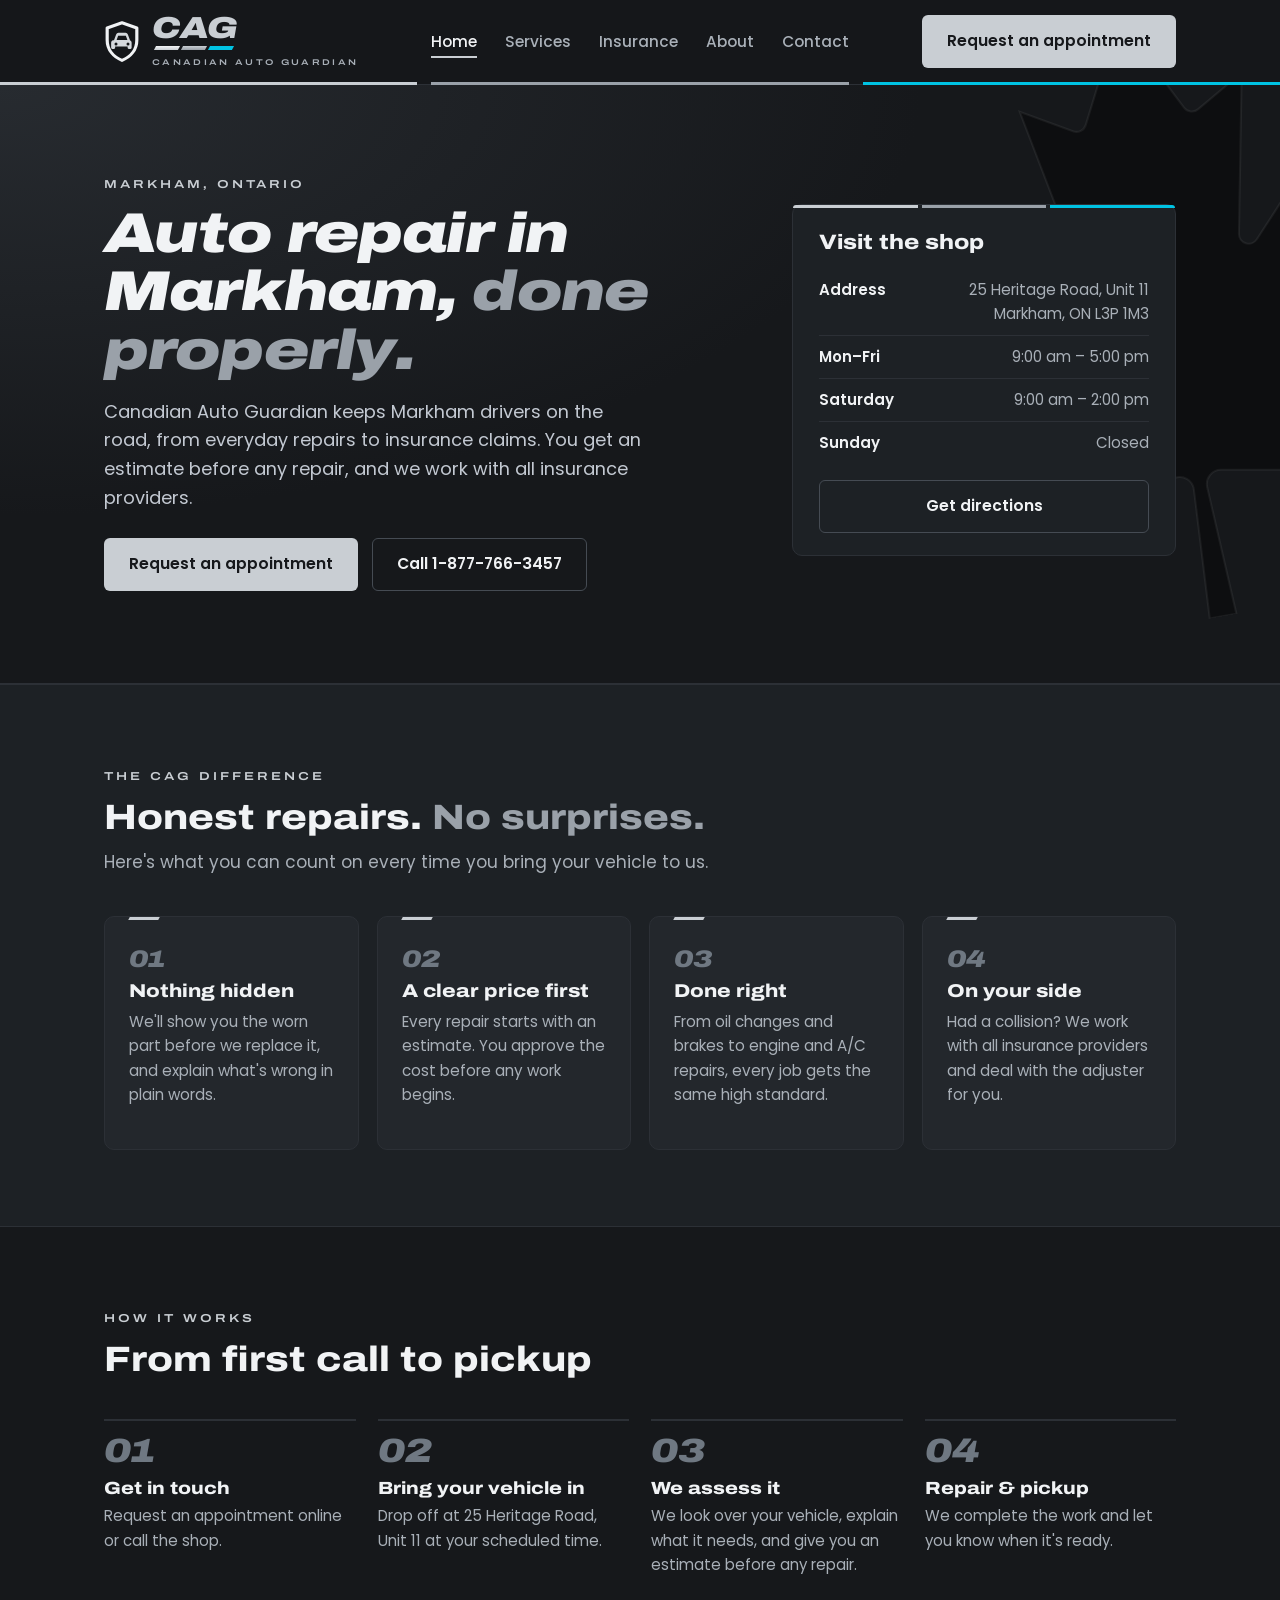
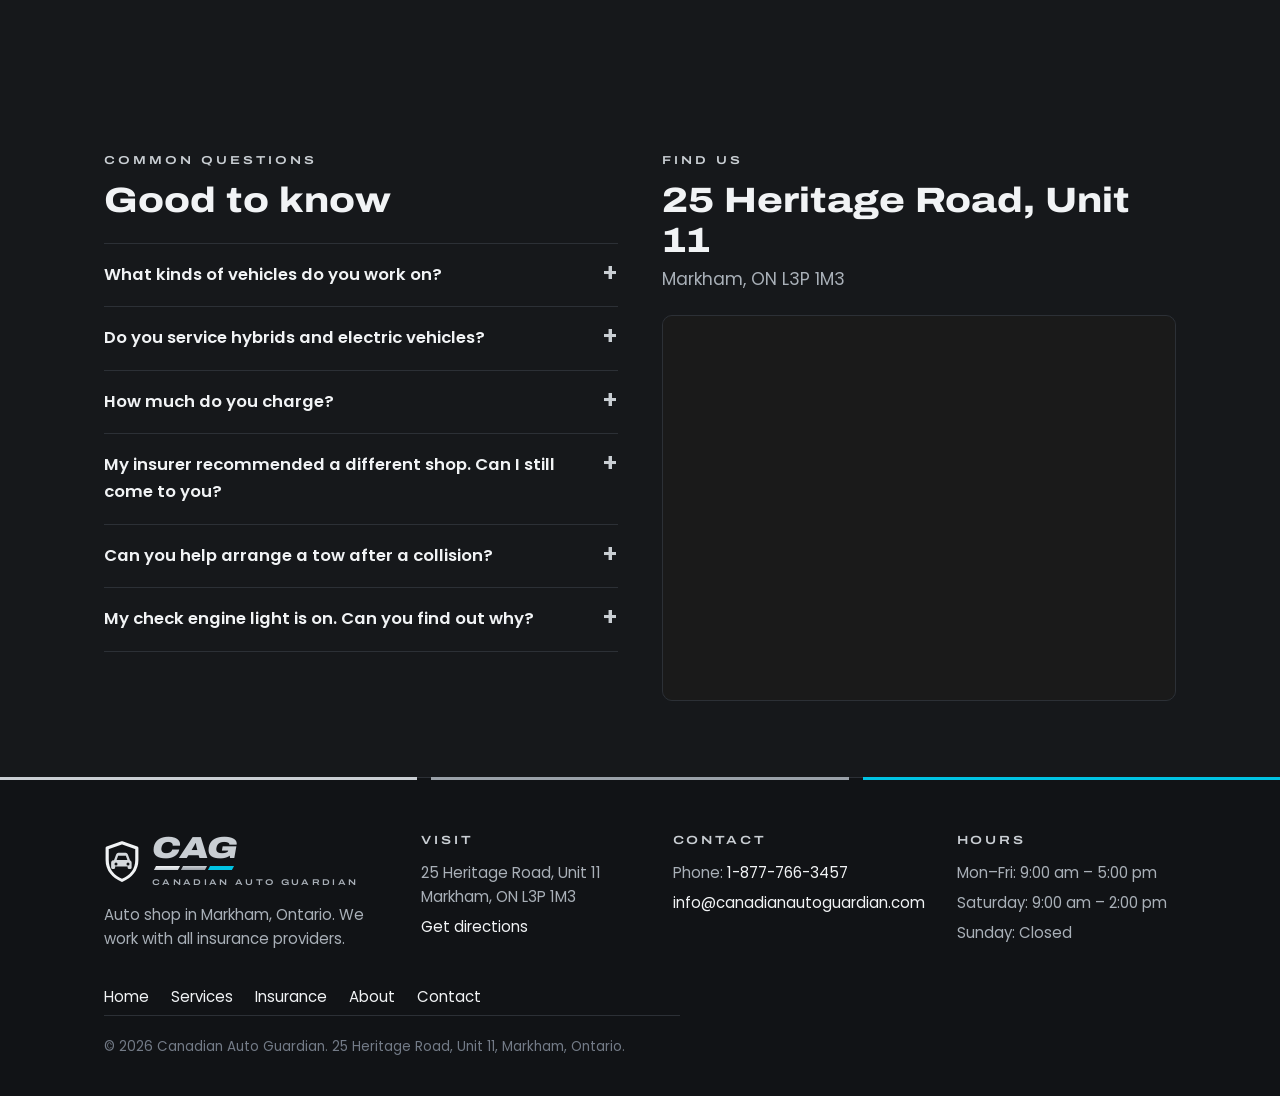
==== index.html @ b8b64870 "Add files via upload" ====
<!DOCTYPE html>
<html lang="en-CA">
<head>
<meta charset="UTF-8">
<meta name="viewport" content="width=device-width, initial-scale=1.0">
<title>Auto Repair Shop in Markham, ON | Canadian Auto Guardian</title>
<meta name="description" content="Canadian Auto Guardian is an auto shop at 25 Heritage Road, Unit 11 in Markham, Ontario. We work with all insurance providers. Request an appointment or call 1-877-766-3457.">
<link rel="canonical" href="https://www.canadianautoguardian.com/">
<meta name="robots" content="index, follow">
<meta property="og:type" content="website">
<meta property="og:site_name" content="Canadian Auto Guardian">
<meta property="og:title" content="Auto Repair Shop in Markham, ON | Canadian Auto Guardian">
<meta property="og:description" content="Canadian Auto Guardian is an auto shop at 25 Heritage Road, Unit 11 in Markham, Ontario. We work with all insurance providers. Request an appointment or call 1-877-766-3457.">
<meta property="og:url" content="https://www.canadianautoguardian.com/">
<meta name="twitter:card" content="summary">
<link rel="icon" href="/favicon.svg" type="image/svg+xml">
<link rel="stylesheet" href="/styles.css">
<script type="application/ld+json">
{
  "@context": "https://schema.org",
  "@type": "AutoRepair",
  "name": "Canadian Auto Guardian",
  "url": "https://www.canadianautoguardian.com/",
  "telephone": "+1-877-766-3457",
  "email": "info@canadianautoguardian.com",
  "address": {
    "@type": "PostalAddress",
    "streetAddress": "25 Heritage Road, Unit 11",
    "addressLocality": "Markham",
    "addressRegion": "ON",
    "postalCode": "L3P 1M3",
    "addressCountry": "CA"
  },
  "openingHoursSpecification": [
    {
      "@type": "OpeningHoursSpecification",
      "dayOfWeek": [
        "Monday",
        "Tuesday",
        "Wednesday",
        "Thursday",
        "Friday"
      ],
      "opens": "09:00",
      "closes": "17:00"
    },
    {
      "@type": "OpeningHoursSpecification",
      "dayOfWeek": "Saturday",
      "opens": "09:00",
      "closes": "14:00"
    }
  ],
  "areaServed": "Markham, Ontario"
}
</script>
<script type="application/ld+json">
{
  "@context": "https://schema.org",
  "@type": "FAQPage",
  "mainEntity": [
    {
      "@type": "Question",
      "name": "What kinds of vehicles do you work on?",
      "acceptedAnswer": {
        "@type": "Answer",
        "text": "Domestic, import (including Japanese and European), hybrid, electric and exotic vehicles. Rates depend on the vehicle type, and you'll get an estimate before any work begins."
      }
    },
    {
      "@type": "Question",
      "name": "Do you service hybrids and electric vehicles?",
      "acceptedAnswer": {
        "@type": "Answer",
        "text": "Yes. We service hybrid and electric vehicles at $150/hr."
      }
    },
    {
      "@type": "Question",
      "name": "How much do you charge?",
      "acceptedAnswer": {
        "@type": "Answer",
        "text": "Our hourly rates start at $130/hr depending on your vehicle type, and you'll get an estimate before any work begins. See all <a href=\"/services#rates\">rates by vehicle type</a>."
      }
    },
    {
      "@type": "Question",
      "name": "My insurer recommended a different shop. Can I still come to you?",
      "acceptedAnswer": {
        "@type": "Answer",
        "text": "Yes. Choosing your repair shop is your right. Your insurer may suggest a shop, but you don't have to use it. Just tell your adjuster it's us."
      }
    },
    {
      "@type": "Question",
      "name": "Can you help arrange a tow after a collision?",
      "acceptedAnswer": {
        "@type": "Answer",
        "text": "Yes. We handle the tow, the adjuster and the repair. Our <a href=\"/insurance\">collision claim guide</a> walks you through every step."
      }
    },
    {
      "@type": "Question",
      "name": "My check engine light is on. Can you find out why?",
      "acceptedAnswer": {
        "@type": "Answer",
        "text": "Yes. We diagnose warning lights, noises and performance problems to find the cause before any repair begins."
      }
    }
  ]
}
</script>
</head>
<body>
<header class="site">
  <div class="nav">
    <a href="/" class="brand" aria-label="Canadian Auto Guardian home"><svg viewBox="0 0 34 40" aria-hidden="true" xmlns="http://www.w3.org/2000/svg"><path d="M17 2.4 L31 7.2 V18.5 C31 28 24.8 34.6 17 37.8 C9.2 34.6 3 28 3 18.5 V7.2 Z" fill="none" stroke="#F1F3F5" stroke-width="3" stroke-linejoin="round"/><path d="M10.6 19.4 l1.7-4.6 a2 2 0 0 1 1.9-1.3 h5.6 a2 2 0 0 1 1.9 1.3 l1.7 4.6 a2 2 0 0 1 1.3 1.9 v4.2 a.9.9 0 0 1-.9.9 h-1.4 a.9.9 0 0 1-.9-.9 v-1 h-10 v1 a.9.9 0 0 1-.9.9 h-1.4 a.9.9 0 0 1-.9-.9 v-4.2 a2 2 0 0 1 1.3-1.9 Z M12.7 19.2 h8.6 l-1.2-3.4 h-6.2 Z M12.2 21.2 a1.2 1.2 0 1 0 0 2.4 a1.2 1.2 0 1 0 0-2.4 Z M21.8 21.2 a1.2 1.2 0 1 0 0 2.4 a1.2 1.2 0 1 0 0-2.4 Z" fill="#D5D9DD" fill-rule="evenodd" transform="translate(17 20.6) scale(1.18) translate(-17 -21)"/></svg><span class="wordmark"><span class="wm-cag">CAG</span><span class="wm-stripes"><i></i><i></i><i></i></span><span class="wm-name">Canadian Auto Guardian</span></span></a>
    <ul class="nav-links" id="nav-links">
      <li><a href="/" aria-current="page">Home</a></li>
      <li><a href="/services">Services</a></li>
      <li><a href="/insurance">Insurance</a></li>
      <li><a href="/about">About</a></li>
      <li><a href="/contact">Contact</a></li>
    </ul>
    <a href="/contact" class="btn btn-primary">Request an appointment</a>
    <button class="nav-toggle" id="nav-toggle" aria-expanded="false" aria-controls="nav-links" aria-label="Open menu"><span></span><span></span><span></span></button>
  </div>
</header>

<section class="hero">
  <div class="wrap">
    <div>
      <span class="kicker">Markham, Ontario</span>
      <h1>Auto repair in Markham, <span class="grad-text">done properly.</span></h1>
      <p class="lede">Canadian Auto Guardian keeps Markham drivers on the road, from everyday repairs to insurance claims. You get an estimate before any repair, and we work with all insurance providers.</p>
      <div class="hero-actions">
        <a href="/contact" class="btn btn-primary">Request an appointment</a>
        <a href="tel:+18777663457" class="btn btn-outline">Call 1-877-766-3457</a>
      </div>
    </div>
    <aside class="visit-card">
      <h2>Visit the shop</h2>
      <dl>
        <div class="row"><dt>Address</dt><dd>25 Heritage Road, Unit 11<br>Markham, ON L3P 1M3</dd></div>
        <div class="row"><dt>Mon–Fri</dt><dd>9:00 am – 5:00 pm</dd></div>
        <div class="row"><dt>Saturday</dt><dd>9:00 am – 2:00 pm</dd></div>
        <div class="row"><dt>Sunday</dt><dd>Closed</dd></div>
      </dl>
      <a class="btn btn-outline" href="https://www.google.com/maps/dir/?api=1&destination=25+Heritage+Road,+Markham,+ON+L3P+1M3" target="_blank" rel="noopener">Get directions</a>
    </aside>
  </div>
</section>

<section class="alt">
  <div class="wrap">
    <div class="section-head">
      <span class="kicker">The CAG difference</span>
      <h2>Honest repairs. <span class="grad-text">No surprises.</span></h2>
      <p>Here's what you can count on every time you bring your vehicle to us.</p>
    </div>
    <div class="grid-4 values">
      <div class="service-card"><span class="value-num">01</span><h3>Nothing hidden</h3><p>We'll show you the worn part before we replace it, and explain what's wrong in plain words.</p></div>
      <div class="service-card"><span class="value-num">02</span><h3>A clear price first</h3><p>Every repair starts with an estimate. You approve the cost before any work begins.</p></div>
      <div class="service-card"><span class="value-num">03</span><h3>Done right</h3><p>From oil changes and brakes to engine and A/C repairs, every job gets the same high standard.</p></div>
      <div class="service-card"><span class="value-num">04</span><h3>On your side</h3><p>Had a collision? We work with all insurance providers and deal with the adjuster for you.</p></div>
    </div>
  </div>
</section>

<section>
  <div class="wrap">
    <div class="section-head">
      <span class="kicker">How it works</span>
      <h2>From first call to pickup</h2>
    </div>
    <div class="steps">
      <div class="step"><h3>Get in touch</h3><p>Request an appointment online or call the shop.</p></div>
      <div class="step"><h3>Bring your vehicle in</h3><p>Drop off at 25 Heritage Road, Unit 11 at your scheduled time.</p></div>
      <div class="step"><h3>We assess it</h3><p>We look over your vehicle, explain what it needs, and give you an estimate before any repair.</p></div>
      <div class="step"><h3>Repair &amp; pickup</h3><p>We complete the work and let you know when it's ready.</p></div>
    </div>
  </div>
</section>

<section>
  <div class="wrap grid-2">
    <div>
      <span class="kicker">Common questions</span>
      <h2 style="margin-bottom:22px;">Good to know</h2>
      <details class="faq-item"><summary>What kinds of vehicles do you work on?</summary><p>Domestic, import (including Japanese and European), hybrid, electric and exotic vehicles. Rates depend on the vehicle type, and you'll get an estimate before any work begins.</p></details>
<details class="faq-item"><summary>Do you service hybrids and electric vehicles?</summary><p>Yes. We service hybrid and electric vehicles at $150/hr.</p></details>
<details class="faq-item"><summary>How much do you charge?</summary><p>Our hourly rates start at $130/hr depending on your vehicle type, and you'll get an estimate before any work begins. See all <a href="/services#rates">rates by vehicle type</a>.</p></details>
<details class="faq-item"><summary>My insurer recommended a different shop. Can I still come to you?</summary><p>Yes. Choosing your repair shop is your right. Your insurer may suggest a shop, but you don't have to use it. Just tell your adjuster it's us.</p></details>
<details class="faq-item"><summary>Can you help arrange a tow after a collision?</summary><p>Yes. We handle the tow, the adjuster and the repair. Our <a href="/insurance">collision claim guide</a> walks you through every step.</p></details>
<details class="faq-item"><summary>My check engine light is on. Can you find out why?</summary><p>Yes. We diagnose warning lights, noises and performance problems to find the cause before any repair begins.</p></details>
    </div>
    <div>
      <span class="kicker">Find us</span>
      <h2 style="margin-bottom:6px;">25 Heritage Road, Unit 11</h2>
      <p style="margin-bottom:22px;">Markham, ON L3P 1M3</p>
      <div class="map"><iframe src="https://www.google.com/maps?q=25+Heritage+Road,+Markham,+ON+L3P+1M3&output=embed" loading="lazy" referrerpolicy="no-referrer-when-downgrade" title="Map showing Canadian Auto Guardian at 25 Heritage Road, Unit 11, Markham"></iframe></div>
    </div>
  </div>
</section>

<footer class="site">
  <div class="wrap">
    <div class="footer-grid">
      <div>
        <a href="/" class="brand" aria-label="Canadian Auto Guardian home"><svg viewBox="0 0 34 40" aria-hidden="true" xmlns="http://www.w3.org/2000/svg"><path d="M17 2.4 L31 7.2 V18.5 C31 28 24.8 34.6 17 37.8 C9.2 34.6 3 28 3 18.5 V7.2 Z" fill="none" stroke="#F1F3F5" stroke-width="3" stroke-linejoin="round"/><path d="M10.6 19.4 l1.7-4.6 a2 2 0 0 1 1.9-1.3 h5.6 a2 2 0 0 1 1.9 1.3 l1.7 4.6 a2 2 0 0 1 1.3 1.9 v4.2 a.9.9 0 0 1-.9.9 h-1.4 a.9.9 0 0 1-.9-.9 v-1 h-10 v1 a.9.9 0 0 1-.9.9 h-1.4 a.9.9 0 0 1-.9-.9 v-4.2 a2 2 0 0 1 1.3-1.9 Z M12.7 19.2 h8.6 l-1.2-3.4 h-6.2 Z M12.2 21.2 a1.2 1.2 0 1 0 0 2.4 a1.2 1.2 0 1 0 0-2.4 Z M21.8 21.2 a1.2 1.2 0 1 0 0 2.4 a1.2 1.2 0 1 0 0-2.4 Z" fill="#D5D9DD" fill-rule="evenodd" transform="translate(17 20.6) scale(1.18) translate(-17 -21)"/></svg><span class="wordmark"><span class="wm-cag">CAG</span><span class="wm-stripes"><i></i><i></i><i></i></span><span class="wm-name">Canadian Auto Guardian</span></span></a>
        <p style="margin-top:14px;">Auto shop in Markham, Ontario. We work with all insurance providers.</p>
      </div>
      <div>
        <h3>Visit</h3>
        <p>25 Heritage Road, Unit 11<br>Markham, ON L3P 1M3</p>
        <p><a href="https://www.google.com/maps/dir/?api=1&destination=25+Heritage+Road,+Markham,+ON+L3P+1M3" target="_blank" rel="noopener">Get directions</a></p>
      </div>
      <div>
        <h3>Contact</h3>
        <p>Phone: <a href="tel:+18777663457">1-877-766-3457</a></p>
        <p><a href="mailto:info@canadianautoguardian.com">info@canadianautoguardian.com</a></p>
      </div>
      <div>
        <h3>Hours</h3>
        <p>Mon–Fri: 9:00 am – 5:00 pm</p>
        <p>Saturday: 9:00 am – 2:00 pm</p>
        <p>Sunday: Closed</p>
      </div>
    </div>
    <ul style="display:flex;gap:22px;flex-wrap:wrap;margin-top:28px;"><li><a href="/">Home</a></li><li><a href="/services">Services</a></li><li><a href="/insurance">Insurance</a></li><li><a href="/about">About</a></li><li><a href="/contact">Contact</a></li></ul>
    <p class="footer-note">© 2026 Canadian Auto Guardian. 25 Heritage Road, Unit 11, Markham, Ontario.</p>
  </div>
</footer>
<script src="/nav.js"></script>
</body>
</html>
---- styles.css ----
@import url('https://fonts.googleapis.com/css2?family=Archivo:ital,wdth,wght@0,62..125,100..900;1,62..125,100..900&family=Poppins:ital,wght@0,400;0,500;0,600;1,400&display=swap');

/* Brand: CAG brand guidelines v1 (Oct 2026). Graphite + chrome silver, one touch of aqua.
   Display: Archivo (Black Italic 125% headlines, ExtraBold 118% headings, SemiBold caps labels). Text: Poppins. */
:root {
  --bg: #16181B;          /* Graphite */
  --surface: #1D2125;     /* Panel */
  --surface-2: #23272C;
  --line: #2C3036;
  --text: #F1F3F5;
  --text-soft: #A9B0B8;
  --silver: #C9CED3;      /* Chrome Silver */
  --silver-2: #9AA1A9;
  --steel: #6F7882;       /* Steel */
  --aqua: #00C3E3;        /* Aqua: the one brand colour, used sparingly */
  --glow: #272B30;
  --teal: var(--silver);  /* legacy name: accents now use silver */
  --grad: linear-gradient(180deg, #F1F3F5, #C9CED3);  /* chrome */
  --stripes: linear-gradient(90deg, #C9CED3 0 32.6%, transparent 32.6% 33.7%, #9AA1A9 33.7% 66.3%, transparent 66.3% 67.4%, #00C3E3 67.4% 100%);
  --on-grad: #16181B;
  --display: 'Archivo', 'Arial Black', sans-serif;
  --leaf: url("data:image/svg+xml,%3Csvg xmlns='http://www.w3.org/2000/svg' viewBox='-1860 -2000 3720 4030'%3E%3Cpath d='m-90 2030 45-863a95 95 0 0 0-111-98l-859 151 116-320a65 65 0 0 0-20-73l-941-762 212-99a65 65 0 0 0 34-79l-186-572 542 115a65 65 0 0 0 73-38l105-247 423 454a65 65 0 0 0 111-57l-204-1052 327 189a65 65 0 0 0 91-27l332-652 332 652a65 65 0 0 0 91 27l327-189-204 1052a65 65 0 0 0 111 57l423-454 105 247a65 65 0 0 0 73 38l542-115-186 572a65 65 0 0 0 34 79l212 99-941 762a65 65 0 0 0-20 73l116 320-859-151a95 95 0 0 0-111 98l45 863z' fill='rgba(0,0,0,0.42)' stroke='rgba(255,255,255,0.06)' stroke-width='14'/%3E%3C/svg%3E");
  --max: 1120px;
  color-scheme: dark;
}

* { box-sizing: border-box; }
html { scroll-behavior: smooth; }
body {
  margin: 0;
  background: var(--bg);
  color: var(--text);
  font-family: 'Poppins', system-ui, sans-serif;
  font-size: 17px;
  line-height: 1.6;
  -webkit-font-smoothing: antialiased;
}
img { max-width: 100%; display: block; }
a { color: inherit; }

h1, h2, h3 { font-family: var(--display); font-stretch: 118%; line-height: 1.12; margin: 0; color: var(--text); }
h1 { font-size: clamp(2.2rem, 5vw, 3.5rem); font-weight: 900; font-style: italic; font-stretch: 125%; letter-spacing: -0.015em; line-height: 1.04; }
h2 { font-size: clamp(1.6rem, 3vw, 2.2rem); font-weight: 800; }
h3 { font-size: 1.16rem; font-weight: 800; }
p { margin: 0 0 1rem; color: var(--text-soft); max-width: 64ch; }

.grad-text { color: var(--silver-2); }

.wrap { max-width: var(--max); margin: 0 auto; padding: 0 24px; }

/* Placeholder marker — remove class once real content is in */
.ph { background: rgba(255, 196, 0, 0.12); outline: 2px dashed #E0B000; outline-offset: 2px; border-radius: 3px; color: #F5E3A0 !important; }

/* Top utility bar */
.topbar { background: #000; color: var(--text-soft); font-size: 0.86rem; border-bottom: 1px solid var(--line); }
.topbar .wrap { display: flex; justify-content: space-between; gap: 16px; padding-top: 8px; padding-bottom: 8px; flex-wrap: wrap; }
.topbar a { color: var(--text); text-decoration: none; font-weight: 600; }
.topbar span + span::before { content: "·"; margin: 0 10px; color: #4B5260; }

/* Header */
header.site { position: sticky; top: 0; z-index: 50; background: rgba(22, 24, 27, 0.95); backdrop-filter: blur(8px); border-bottom: 1px solid var(--line); }
header.site::after { content: ""; position: absolute; left: 0; right: 0; bottom: -1px; height: 3px; background: var(--stripes); }
.nav { display: flex; align-items: center; justify-content: space-between; gap: 20px; padding: 14px 24px; max-width: var(--max); margin: 0 auto; position: relative; }
.brand { display: flex; align-items: center; gap: 12px; text-decoration: none; color: var(--text); }
.brand svg { width: 36px; height: 43px; flex-shrink: 0; }
.wordmark { display: flex; flex-direction: column; align-items: flex-start; }
.wm-cag { font-family: var(--display); font-style: italic; font-weight: 900; font-stretch: 125%; font-size: 1.9rem; line-height: .9; letter-spacing: -0.01em; color: var(--silver); }
.wm-stripes { display: flex; gap: 3px; margin-top: 5px; padding-left: 3px; }
.wm-stripes i { width: 24px; height: 4px; transform: skewX(-28deg); background: linear-gradient(180deg, #F1F3F5, #C9CED3); }
.wm-stripes i:nth-child(2) { background: linear-gradient(180deg, #C9CED3, #9AA1A9); }
.wm-stripes i:nth-child(3) { background: var(--aqua); }
.wm-name { margin-top: 6px; font-family: var(--display); font-weight: 600; font-stretch: 125%; font-size: .52rem; letter-spacing: .28em; text-transform: uppercase; color: var(--text-soft); white-space: nowrap; }

.nav-links { display: flex; gap: 28px; list-style: none; margin: 0; padding: 0; }
.nav-links a { text-decoration: none; font-weight: 500; font-size: 0.96rem; color: var(--text-soft); padding-bottom: 4px; border-bottom: 2px solid transparent; }
.nav-links a:hover { color: var(--text); }
.nav-links a[aria-current="page"] { color: var(--text); border-bottom-color: var(--silver); }

.nav-toggle { display: none; flex-direction: column; justify-content: center; gap: 5px; width: 32px; height: 32px; background: none; border: 0; padding: 0; cursor: pointer; }
.nav-toggle span { display: block; height: 2px; background: var(--text); border-radius: 2px; transition: transform .2s, opacity .2s; }
.nav-toggle[aria-expanded="true"] span:nth-child(1) { transform: translateY(7px) rotate(45deg); }
.nav-toggle[aria-expanded="true"] span:nth-child(2) { opacity: 0; }
.nav-toggle[aria-expanded="true"] span:nth-child(3) { transform: translateY(-7px) rotate(-45deg); }

/* Buttons */
.btn { display: inline-block; padding: 13px 24px; border-radius: 6px; font-weight: 600; font-size: 0.97rem; text-decoration: none; border: 1.5px solid transparent; cursor: pointer; font-family: inherit; text-align: center; transition: filter .15s, background .15s, color .15s; }
.btn-primary { background: var(--silver); color: var(--on-grad); }
.btn-primary:hover { background: #F1F3F5; }
.btn-outline { border-color: #454B53; color: var(--text); background: transparent; }
.btn-outline:hover { border-color: var(--silver); color: #fff; }

/* Hero */
.hero { padding: 84px 0 92px; position: relative; overflow: hidden; border-bottom: 1px solid var(--line); background: radial-gradient(120% 120% at 0% 0%, var(--glow) 0%, var(--bg) 60%); }
.hero::before { content: ""; position: absolute; width: 560px; height: 606px; right: -170px; top: -70px; background: var(--leaf) center / contain no-repeat; transform: rotate(-10deg); pointer-events: none; }
.hero::after { content: none; }
.hero .wrap { position: relative; z-index: 1; display: grid; grid-template-columns: 1.25fr 0.75fr; gap: 48px; align-items: center; }
.hero h1 { margin-bottom: 18px; }
.hero .lede { color: #C3C9D2; font-size: 1.12rem; max-width: 50ch; }
.hero-actions { display: flex; gap: 14px; flex-wrap: wrap; margin-top: 26px; }

.visit-card { background: var(--surface); border: 1px solid var(--line); border-radius: 10px; padding: 26px 26px 22px; position: relative; }
.visit-card::before { content: ""; position: absolute; top: 0; left: 0; right: 0; height: 3px; background: var(--stripes); border-radius: 10px 10px 0 0; }
.visit-card h2 { font-size: 1.3rem; margin-bottom: 14px; }
.visit-card dl { margin: 0; }
.visit-card .row { display: flex; justify-content: space-between; gap: 12px; padding: 9px 0; border-top: 1px solid var(--line); font-size: 0.94rem; }
.visit-card .row:first-child { border-top: 0; }
.visit-card dt { font-weight: 600; }
.visit-card dd { margin: 0; color: var(--text-soft); text-align: right; }
.visit-card .btn { width: 100%; margin-top: 16px; }

.page-hero { padding: 64px 0 60px; border-bottom: 1px solid var(--line); position: relative; overflow: hidden; background: radial-gradient(120% 140% at 0% 0%, var(--glow) 0%, var(--bg) 60%); }
.page-hero::before { content: ""; position: absolute; width: 380px; height: 412px; right: -110px; top: -90px; background: var(--leaf) center / contain no-repeat; transform: rotate(-10deg); pointer-events: none; }
.page-hero .wrap { position: relative; }
.page-hero h1 { margin-bottom: 12px; }
.page-hero p { color: #C3C9D2; font-size: 1.1rem; }

/* Sections */
section { padding: 76px 0; }
section.alt { background: var(--surface); border-top: 1px solid var(--line); border-bottom: 1px solid var(--line); }
.section-head { max-width: 60ch; margin-bottom: 40px; }
.section-head h2 { margin-bottom: 12px; }
.kicker { display: inline-block; font-family: var(--display); font-weight: 600; font-stretch: 125%; text-transform: uppercase; letter-spacing: .26em; font-size: .72rem; margin-bottom: 12px; color: var(--silver); }

.grid-3 { display: grid; grid-template-columns: repeat(3, 1fr); gap: 20px; }
.grid-2 { display: grid; grid-template-columns: 1fr 1fr; gap: 44px; align-items: start; }

.service-card { background: var(--surface); border: 1px solid var(--line); border-radius: 10px; padding: 26px 24px; display: flex; flex-direction: column; transition: border-color .15s; }
.service-card:hover { border-color: #4A5058; }
section.alt .service-card { background: var(--surface-2); }
.service-card h3 { margin-bottom: 8px; }
.service-card p { font-size: .95rem; flex-grow: 1; }
.service-card a { font-weight: 600; color: var(--silver); text-decoration: none; }

.service-block { padding: 34px 0; border-top: 1px solid var(--line); display: grid; grid-template-columns: 0.9fr 1.1fr; gap: 36px; }
.service-block:first-child { border-top: 0; padding-top: 0; }
.service-block h2 { font-size: 1.6rem; }

/* Steps */
.steps { display: grid; grid-template-columns: repeat(4, 1fr); gap: 22px; counter-reset: s; }
.step { padding-top: 16px; position: relative; }
.step::after { content: ""; position: absolute; top: 0; left: 0; right: 0; height: 2px; background: var(--line); }
.step::before { counter-increment: s; content: counter(s, decimal-leading-zero); display: block; font-family: var(--display); font-style: italic; font-weight: 900; font-stretch: 125%; font-size: 2.1rem; color: var(--steel); line-height: 1; margin-bottom: 10px; }
.step h3 { font-size: 1.1rem; margin-bottom: 6px; }
.step p { font-size: .94rem; }

/* Gradient strip */
.strip { background: var(--silver); color: var(--on-grad); padding: 44px 0; }
.strip .wrap { display: flex; align-items: center; justify-content: space-between; gap: 28px; flex-wrap: wrap; }
.strip h2 { color: var(--on-grad); margin-bottom: 6px; }
.strip p { color: #2C3036; margin: 0; font-weight: 500; }
.strip .btn { background: var(--on-grad); color: #fff; }
.strip .btn:hover { background: #1A1D22; }

/* Checklist */
.checklist { list-style: none; margin: 0; padding: 0; }
.checklist li { position: relative; padding: 11px 0 11px 32px; border-top: 1px solid var(--line); color: var(--text-soft); }
.checklist li:first-child { border-top: 0; }
.checklist li::before { content: ""; position: absolute; left: 4px; top: 18px; width: 12px; height: 7px; border-left: 2.5px solid var(--teal); border-bottom: 2.5px solid var(--teal); transform: rotate(-45deg); }
.checklist strong { color: var(--text); }
.checklist a { color: var(--teal); }

/* FAQ */
.faq-item { border-top: 1px solid var(--line); padding: 18px 0; }
.faq-item:last-child { border-bottom: 1px solid var(--line); }
.faq-item summary { cursor: pointer; list-style: none; display: flex; justify-content: space-between; gap: 16px; font-weight: 600; font-size: 1.04rem; }
.faq-item summary::-webkit-details-marker { display: none; }
.faq-item summary::after { content: "+"; color: var(--teal); font-size: 1.5rem; line-height: 1; }
.faq-item[open] summary::after { content: "\2212"; }
.faq-item p { margin: 12px 0 0; }

/* Hours table */
.hours { width: 100%; border-collapse: collapse; font-size: .97rem; }
.hours th, .hours td { text-align: left; padding: 10px 0; border-top: 1px solid var(--line); }
.hours tr:first-child th, .hours tr:first-child td { border-top: 0; }
.hours th { font-weight: 600; }
.hours td { color: var(--text-soft); text-align: right; }

.map { border: 1px solid var(--line); border-radius: 10px; overflow: hidden; aspect-ratio: 4 / 3; background: var(--surface-2); }
.map iframe { width: 100%; height: 100%; border: 0; display: block; filter: invert(.9) hue-rotate(180deg) saturate(.6); }

/* Contact */
.contact-layout { display: grid; grid-template-columns: 1.1fr 0.9fr; gap: 48px; align-items: start; }
.contact-layout > *, .grid-2 > *, form.contact-form > * { min-width: 0; }
form.contact-form { background: var(--surface); border: 1px solid var(--line); border-radius: 10px; padding: 30px; display: grid; grid-template-columns: 1fr 1fr; gap: 16px 18px; }
.field { display: flex; flex-direction: column; gap: 6px; }
.field.full { grid-column: 1 / -1; }
.field label { font-size: .88rem; font-weight: 600; }
.field input, .field select, .field textarea { width: 100%; min-width: 0; font: inherit; font-size: 1rem; padding: 11px 13px; border: 1.5px solid #30353D; border-radius: 6px; background: var(--bg); color: var(--text); }
.field input::placeholder, .field textarea::placeholder { color: #6B7280; }
.field input:focus, .field select:focus, .field textarea:focus { outline: none; border-color: var(--teal); }
.field textarea { min-height: 120px; resize: vertical; }
.form-note { grid-column: 1 / -1; font-size: .85rem; margin: 0; }
.hp { position: absolute; left: -9999px; }

.info-list { margin: 0 0 28px; }
.info-list .row { padding: 12px 0; border-top: 1px solid var(--line); display: flex; gap: 16px; }
.info-list .row:first-child { border-top: 0; padding-top: 0; }
.info-list dt { flex: 0 0 110px; font-weight: 600; }
.info-list dd { margin: 0; color: var(--text-soft); min-width: 0; overflow-wrap: anywhere; }
.info-list a { color: var(--teal); font-weight: 600; text-decoration: none; }

.cta-band { text-align: center; }
.cta-band p { margin: 14px auto 26px; }
.cta-band .hero-actions { justify-content: center; }

/* Footer */
footer.site { background: #111316; color: var(--text-soft); padding: 56px 0 32px; font-size: .94rem; border-top: 1px solid var(--line); position: relative; }
footer.site::before { content: ""; position: absolute; top: -1px; left: 0; right: 0; height: 3px; background: var(--stripes); }
.footer-grid { display: grid; grid-template-columns: 1.3fr 1fr 1fr 1fr; gap: 32px; }
footer.site h3 { font-size: .74rem; font-weight: 600; font-stretch: 125%; text-transform: uppercase; letter-spacing: .24em; margin-bottom: 14px; color: var(--silver); }
footer.site p, footer.site li { color: var(--text-soft); margin: 0 0 6px; }
footer.site ul { list-style: none; margin: 0; padding: 0; }
footer.site a { color: var(--text); text-decoration: none; }
footer.site a:hover { color: #fff; text-decoration: underline; }
.footer-note { border-top: 1px solid var(--line); margin-top: 36px; padding-top: 20px; font-size: .84rem; color: #737B87 !important; }

a:focus-visible, button:focus-visible, input:focus-visible, select:focus-visible, textarea:focus-visible, summary:focus-visible { outline: 2px solid var(--aqua); outline-offset: 2px; }

@media (prefers-reduced-motion: reduce) { html { scroll-behavior: auto; } }

@media (max-width: 900px) {
  .nav-toggle { display: flex; }
  .nav .btn { display: none; }
  .nav-links { display: none; position: absolute; top: 100%; left: 0; right: 0; background: var(--bg); border-bottom: 1px solid var(--line); flex-direction: column; gap: 0; padding: 4px 24px 14px; }
  .nav-links.is-open { display: flex; }
  .nav-links li { border-top: 1px solid var(--line); }
  .nav-links li:first-child { border-top: 0; }
  .nav-links a { display: block; padding: 13px 0; border-bottom: 0 !important; }
  .hero .wrap, .grid-2, .contact-layout, .service-block { grid-template-columns: 1fr; }
  .grid-3 { grid-template-columns: 1fr; }
  .steps { grid-template-columns: 1fr 1fr; }
  .footer-grid { grid-template-columns: 1fr 1fr; }
  .topbar .hide-sm { display: none; }
}
@media (max-width: 560px) {
  form.contact-form { grid-template-columns: 1fr; padding: 22px; }
  .steps, .footer-grid { grid-template-columns: 1fr; }
  .wm-cag { font-size: 1.6rem; }
  .info-list dt { flex-basis: 80px; }
}

/* ---------- Services grid + rates ---------- */
.grid-4 { display: grid; grid-template-columns: repeat(4, minmax(0, 1fr)); gap: 18px; }
.grid-4 .service-card { position: relative; padding-top: 30px; }
.grid-4 .service-card::before { content: ""; position: absolute; top: 0; left: 24px; width: 30px; height: 3px; background: var(--silver); transform: skewX(-28deg); }
.rates { display: grid; grid-template-columns: repeat(5, minmax(0, 1fr)); gap: 14px; }
.rate-card { background: var(--surface-2); border: 1px solid var(--line); border-radius: 10px; padding: 22px 20px; display: flex; flex-direction: column; gap: 6px; }
.rate-type { font-weight: 600; font-size: .95rem; color: var(--text-soft); }
.rate-price { font-family: var(--display); font-stretch: 118%; font-weight: 800; font-size: 2rem; line-height: 1.1; color: var(--text); }
.rate-price small { font-size: .95rem; font-weight: 500; color: var(--text-soft); margin-left: 2px; }

/* ---------- Insurance claim guide ---------- */
.btn-icon { display: inline-flex; align-items: center; gap: 8px; }
.btn-icon svg, .alert-bar svg, .phase-icon svg { fill: none; stroke: currentColor; stroke-width: 2; stroke-linecap: round; stroke-linejoin: round; }
.btn-icon svg { width: 18px; height: 18px; }

.alert-bar { background: var(--silver); color: var(--on-grad); }
.alert-bar .wrap { display: flex; justify-content: space-between; gap: 12px 28px; flex-wrap: wrap; padding-top: 16px; padding-bottom: 16px; font-weight: 500; font-size: .98rem; }
.alert-bar .wrap > span { display: inline-flex; align-items: center; gap: 8px; }
.alert-bar svg { width: 20px; height: 20px; flex-shrink: 0; }
.alert-bar a { color: inherit; text-decoration: none; }

.claim-guide { padding-top: 24px; }
.phase { display: grid; grid-template-columns: 240px minmax(0, 1fr); gap: 36px; padding: 44px 0; border-top: 1px solid var(--line); }
.phase:first-child { border-top: 0; }
.phase-head { display: flex; flex-direction: column; gap: 6px; }
.phase-icon { width: 30px; height: 30px; color: var(--silver); margin-bottom: 8px; }
.phase-icon svg { width: 30px; height: 30px; }
.phase-num { font-family: var(--display); font-weight: 600; font-stretch: 125%; font-size: .72rem; letter-spacing: .24em; text-transform: uppercase; color: var(--silver-2); }
.phase-head h2 { font-size: clamp(1.6rem, 2.6vw, 2rem); font-style: italic; font-weight: 900; font-stretch: 125%; text-transform: uppercase; line-height: 1.05; max-width: 9ch; }
.claim-steps { list-style: none; margin: 0; padding: 0; display: grid; grid-template-columns: repeat(2, minmax(0, 1fr)); gap: 26px 32px; }
.claim-step { display: flex; gap: 16px; align-items: flex-start; }
.claim-num { flex: 0 0 38px; height: 38px; border-radius: 6px; background: var(--silver); color: var(--on-grad); display: flex; align-items: center; justify-content: center; font-family: var(--display); font-style: italic; font-stretch: 118%; font-weight: 800; font-size: 1rem; }
.claim-step h3 { font-size: 1.08rem; margin-bottom: 4px; display: flex; align-items: center; gap: 10px; flex-wrap: wrap; }
.claim-step p { font-size: .96rem; margin: 0; }
.badge { font-family: 'Poppins', sans-serif; font-size: .66rem; font-weight: 600; letter-spacing: .14em; text-transform: uppercase; padding: 3px 8px; border-radius: 4px; border: 1px solid var(--silver-2); color: var(--silver); }

.claim-close { background: #111316; border-top: 1px solid var(--line); }
.claim-close .wrap { display: grid; grid-template-columns: minmax(0, 1fr) auto; align-items: center; gap: 32px; }
h2.slogan { font-size: clamp(1.6rem, 3vw, 2.2rem); line-height: 1.2; }
.claim-close h2 { margin-bottom: 10px; }
.claim-contact { display: flex; flex-direction: column; align-items: flex-end; gap: 4px; text-align: right; color: var(--text-soft); }
.claim-phone { font-family: var(--display); font-stretch: 118%; font-weight: 800; font-size: 1.8rem; color: var(--text); text-decoration: none; }
.claim-contact .btn { margin-top: 14px; }

@media (max-width: 900px) {
  .grid-4 { grid-template-columns: repeat(2, minmax(0, 1fr)); }
  .rates { grid-template-columns: repeat(2, minmax(0, 1fr)); }
  .rates .rate-card:last-child { grid-column: 1 / -1; }
  .phase { grid-template-columns: 1fr; gap: 22px; padding: 36px 0; }
  .phase-head h2 { max-width: none; }
  .claim-steps { grid-template-columns: 1fr; gap: 22px; }
  .claim-contact { align-items: flex-start; text-align: left; }
  .claim-close .wrap { grid-template-columns: 1fr; }
}
@media (max-width: 560px) {
  .grid-4 { grid-template-columns: 1fr; }
  .alert-bar .wrap { flex-direction: column; }
}

/* ---------- Print: the claim guide on paper ---------- */
@media print {
  :root { --bg: #fff; --surface: #fff; --surface-2: #fff; --text: #111; --text-soft: #333; --line: #ccc; }
  body { background: #fff; color: #111; font-size: 11pt; }
  header.site, footer.site, .no-print, .nav-toggle { display: none !important; }
  .hero::before, .hero::after, .page-hero::before { display: none; }
  .hero, .page-hero { background: #fff; }
  .page-hero, section { padding: 18px 0; }
  .grad-text, .kicker { color: #6F7882; }
  .alert-bar, .claim-num { -webkit-print-color-adjust: exact; print-color-adjust: exact; }
  .phase { padding: 14px 0; break-inside: avoid; }
  .claim-close { background: #fff; }
}
.faq-item p a { color: var(--teal); font-weight: 600; }

/* Brand slogan: always Poppins italic */
.slogan { font-family: 'Poppins', sans-serif; font-style: italic; font-weight: 400; }

/* Values (home) */
.value-num { display:block; font-family: var(--display); font-style: italic; font-weight: 900; font-stretch: 125%; font-size: 1.5rem; line-height: 1; color: var(--steel); margin-bottom: 10px; }

/* Booking form messages */
.form-msg { display: none; grid-column: 1 / -1; margin: 0; padding: 14px 16px; border-radius: 4px; font-size: .95rem; }
.form-success { background: rgba(0, 195, 227, .10); border: 1px solid var(--aqua); color: var(--text); }
.form-error { background: rgba(220, 80, 80, .12); border: 1px solid #D86A6A; color: var(--text); }
.form-error a { color: var(--text); text-decoration: underline; }
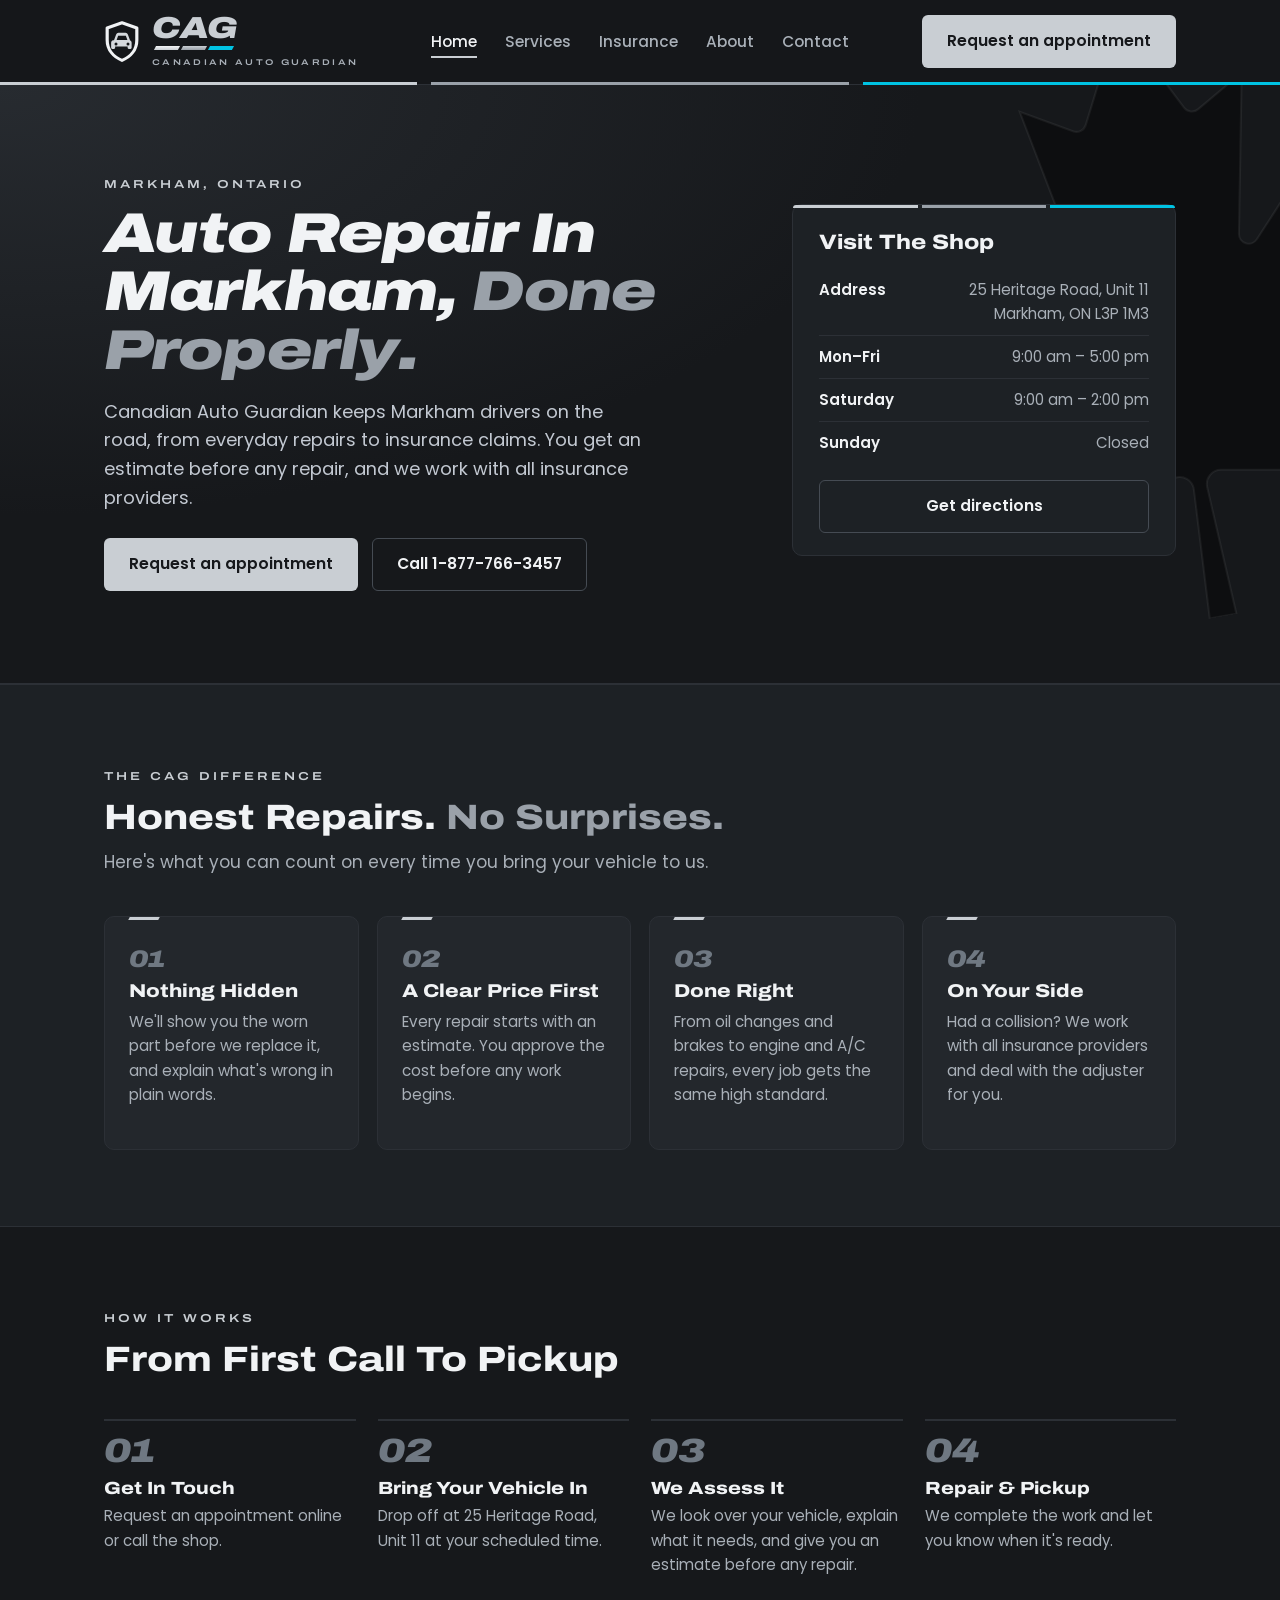
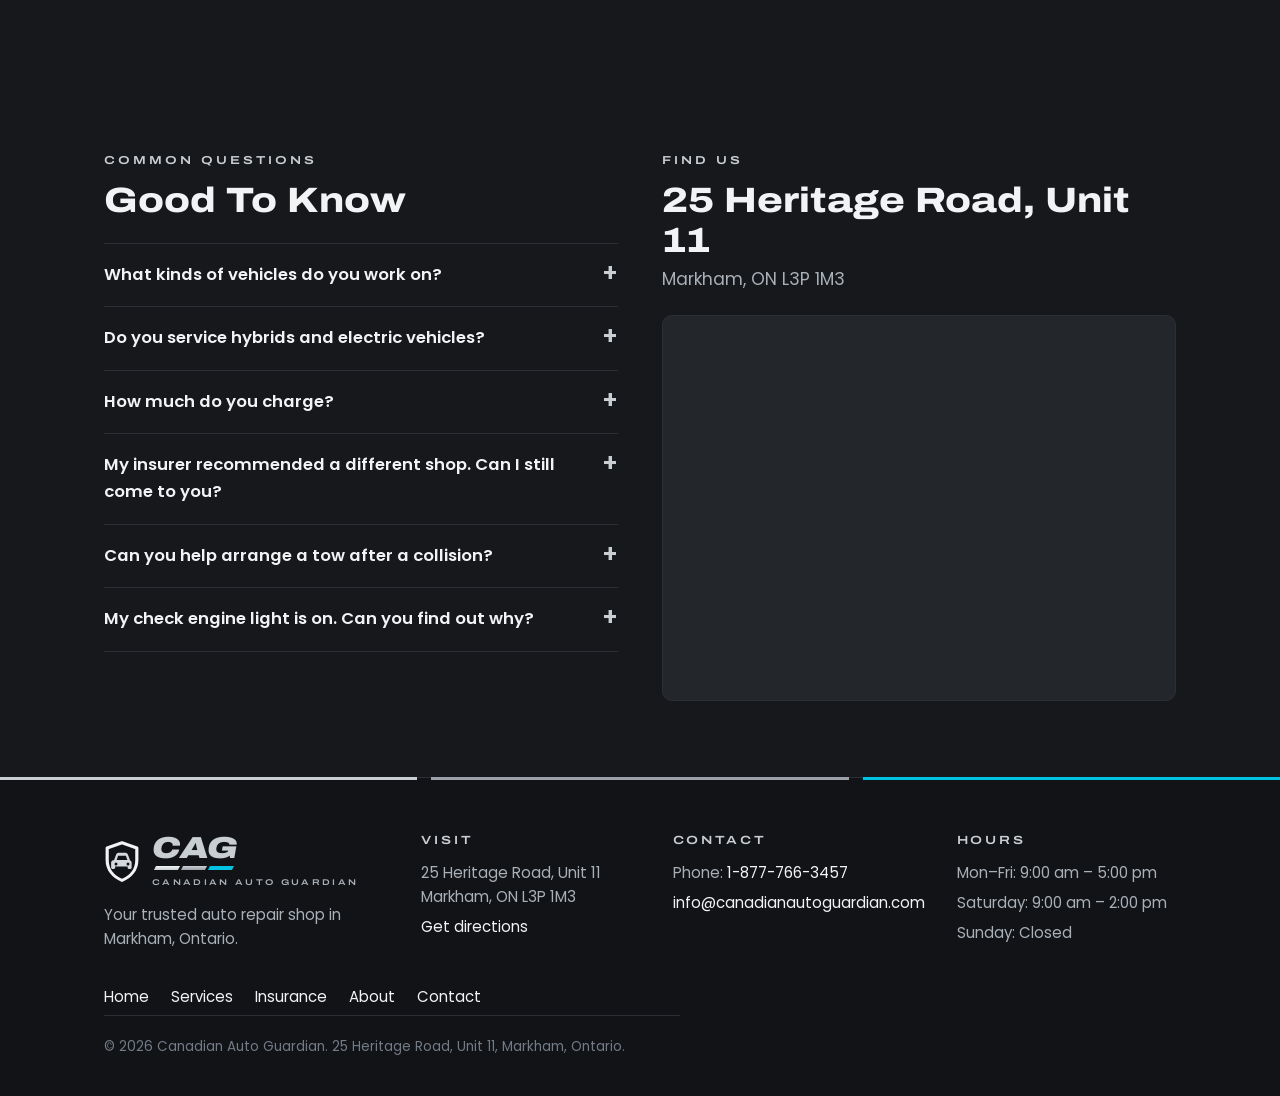
==== commit c22cf484: "Add files via upload" ====
--- a/index.html
+++ b/index.html
@@ -4,13 +4,13 @@
 <meta charset="UTF-8">
 <meta name="viewport" content="width=device-width, initial-scale=1.0">
 <title>Auto Repair Shop in Markham, ON | Canadian Auto Guardian</title>
-<meta name="description" content="Canadian Auto Guardian is an auto shop at 25 Heritage Road, Unit 11 in Markham, Ontario. We work with all insurance providers. Request an appointment or call 1-877-766-3457.">
+<meta name="description" content="Canadian Auto Guardian is an auto repair shop at 25 Heritage Road, Unit 11 in Markham, Ontario. We work with all insurance providers. Request an appointment or call 1-877-766-3457.">
 <link rel="canonical" href="https://www.canadianautoguardian.com/">
 <meta name="robots" content="index, follow">
 <meta property="og:type" content="website">
 <meta property="og:site_name" content="Canadian Auto Guardian">
 <meta property="og:title" content="Auto Repair Shop in Markham, ON | Canadian Auto Guardian">
-<meta property="og:description" content="Canadian Auto Guardian is an auto shop at 25 Heritage Road, Unit 11 in Markham, Ontario. We work with all insurance providers. Request an appointment or call 1-877-766-3457.">
+<meta property="og:description" content="Canadian Auto Guardian is an auto repair shop at 25 Heritage Road, Unit 11 in Markham, Ontario. We work with all insurance providers. Request an appointment or call 1-877-766-3457.">
 <meta property="og:url" content="https://www.canadianautoguardian.com/">
 <meta name="twitter:card" content="summary">
 <link rel="icon" href="/favicon.svg" type="image/svg+xml">
@@ -131,7 +131,7 @@
   <div class="wrap">
     <div>
       <span class="kicker">Markham, Ontario</span>
-      <h1>Auto repair in Markham, <span class="grad-text">done properly.</span></h1>
+      <h1>Auto Repair In Markham, <span class="grad-text">Done Properly.</span></h1>
       <p class="lede">Canadian Auto Guardian keeps Markham drivers on the road, from everyday repairs to insurance claims. You get an estimate before any repair, and we work with all insurance providers.</p>
       <div class="hero-actions">
         <a href="/contact" class="btn btn-primary">Request an appointment</a>
@@ -139,7 +139,7 @@
       </div>
     </div>
     <aside class="visit-card">
-      <h2>Visit the shop</h2>
+      <h2>Visit The Shop</h2>
       <dl>
         <div class="row"><dt>Address</dt><dd>25 Heritage Road, Unit 11<br>Markham, ON L3P 1M3</dd></div>
         <div class="row"><dt>Mon–Fri</dt><dd>9:00 am – 5:00 pm</dd></div>
@@ -155,14 +155,14 @@
   <div class="wrap">
     <div class="section-head">
       <span class="kicker">The CAG difference</span>
-      <h2>Honest repairs. <span class="grad-text">No surprises.</span></h2>
+      <h2>Honest Repairs. <span class="grad-text">No Surprises.</span></h2>
       <p>Here's what you can count on every time you bring your vehicle to us.</p>
     </div>
     <div class="grid-4 values">
-      <div class="service-card"><span class="value-num">01</span><h3>Nothing hidden</h3><p>We'll show you the worn part before we replace it, and explain what's wrong in plain words.</p></div>
-      <div class="service-card"><span class="value-num">02</span><h3>A clear price first</h3><p>Every repair starts with an estimate. You approve the cost before any work begins.</p></div>
-      <div class="service-card"><span class="value-num">03</span><h3>Done right</h3><p>From oil changes and brakes to engine and A/C repairs, every job gets the same high standard.</p></div>
-      <div class="service-card"><span class="value-num">04</span><h3>On your side</h3><p>Had a collision? We work with all insurance providers and deal with the adjuster for you.</p></div>
+      <div class="service-card"><span class="value-num">01</span><h3>Nothing Hidden</h3><p>We'll show you the worn part before we replace it, and explain what's wrong in plain words.</p></div>
+      <div class="service-card"><span class="value-num">02</span><h3>A Clear Price First</h3><p>Every repair starts with an estimate. You approve the cost before any work begins.</p></div>
+      <div class="service-card"><span class="value-num">03</span><h3>Done Right</h3><p>From oil changes and brakes to engine and A/C repairs, every job gets the same high standard.</p></div>
+      <div class="service-card"><span class="value-num">04</span><h3>On Your Side</h3><p>Had a collision? We work with all insurance providers and deal with the adjuster for you.</p></div>
     </div>
   </div>
 </section>
@@ -171,13 +171,13 @@
   <div class="wrap">
     <div class="section-head">
       <span class="kicker">How it works</span>
-      <h2>From first call to pickup</h2>
+      <h2>From First Call To Pickup</h2>
     </div>
     <div class="steps">
-      <div class="step"><h3>Get in touch</h3><p>Request an appointment online or call the shop.</p></div>
-      <div class="step"><h3>Bring your vehicle in</h3><p>Drop off at 25 Heritage Road, Unit 11 at your scheduled time.</p></div>
-      <div class="step"><h3>We assess it</h3><p>We look over your vehicle, explain what it needs, and give you an estimate before any repair.</p></div>
-      <div class="step"><h3>Repair &amp; pickup</h3><p>We complete the work and let you know when it's ready.</p></div>
+      <div class="step"><h3>Get In Touch</h3><p>Request an appointment online or call the shop.</p></div>
+      <div class="step"><h3>Bring Your Vehicle In</h3><p>Drop off at 25 Heritage Road, Unit 11 at your scheduled time.</p></div>
+      <div class="step"><h3>We Assess It</h3><p>We look over your vehicle, explain what it needs, and give you an estimate before any repair.</p></div>
+      <div class="step"><h3>Repair &amp; Pickup</h3><p>We complete the work and let you know when it's ready.</p></div>
     </div>
   </div>
 </section>
@@ -186,7 +186,7 @@
   <div class="wrap grid-2">
     <div>
       <span class="kicker">Common questions</span>
-      <h2 style="margin-bottom:22px;">Good to know</h2>
+      <h2 style="margin-bottom:22px;">Good To Know</h2>
       <details class="faq-item"><summary>What kinds of vehicles do you work on?</summary><p>Domestic, import (including Japanese and European), hybrid, electric and exotic vehicles. Rates depend on the vehicle type, and you'll get an estimate before any work begins.</p></details>
 <details class="faq-item"><summary>Do you service hybrids and electric vehicles?</summary><p>Yes. We service hybrid and electric vehicles at $150/hr.</p></details>
 <details class="faq-item"><summary>How much do you charge?</summary><p>Our hourly rates start at $130/hr depending on your vehicle type, and you'll get an estimate before any work begins. See all <a href="/services#rates">rates by vehicle type</a>.</p></details>
@@ -208,7 +208,7 @@
     <div class="footer-grid">
       <div>
         <a href="/" class="brand" aria-label="Canadian Auto Guardian home"><svg viewBox="0 0 34 40" aria-hidden="true" xmlns="http://www.w3.org/2000/svg"><path d="M17 2.4 L31 7.2 V18.5 C31 28 24.8 34.6 17 37.8 C9.2 34.6 3 28 3 18.5 V7.2 Z" fill="none" stroke="#F1F3F5" stroke-width="3" stroke-linejoin="round"/><path d="M10.6 19.4 l1.7-4.6 a2 2 0 0 1 1.9-1.3 h5.6 a2 2 0 0 1 1.9 1.3 l1.7 4.6 a2 2 0 0 1 1.3 1.9 v4.2 a.9.9 0 0 1-.9.9 h-1.4 a.9.9 0 0 1-.9-.9 v-1 h-10 v1 a.9.9 0 0 1-.9.9 h-1.4 a.9.9 0 0 1-.9-.9 v-4.2 a2 2 0 0 1 1.3-1.9 Z M12.7 19.2 h8.6 l-1.2-3.4 h-6.2 Z M12.2 21.2 a1.2 1.2 0 1 0 0 2.4 a1.2 1.2 0 1 0 0-2.4 Z M21.8 21.2 a1.2 1.2 0 1 0 0 2.4 a1.2 1.2 0 1 0 0-2.4 Z" fill="#D5D9DD" fill-rule="evenodd" transform="translate(17 20.6) scale(1.18) translate(-17 -21)"/></svg><span class="wordmark"><span class="wm-cag">CAG</span><span class="wm-stripes"><i></i><i></i><i></i></span><span class="wm-name">Canadian Auto Guardian</span></span></a>
-        <p style="margin-top:14px;">Auto shop in Markham, Ontario. We work with all insurance providers.</p>
+        <p style="margin-top:14px;">Your trusted auto repair shop in Markham, Ontario.</p>
       </div>
       <div>
         <h3>Visit</h3>
--- a/styles.css
+++ b/styles.css
@@ -324,3 +324,21 @@
 .form-success { background: rgba(0, 195, 227, .10); border: 1px solid var(--aqua); color: var(--text); }
 .form-error { background: rgba(220, 80, 80, .12); border: 1px solid #D86A6A; color: var(--text); }
 .form-error a { color: var(--text); text-decoration: underline; }
+
+/* Phones and tablets: page links always visible under the logo (no menu button) */
+@media (max-width: 900px) {
+  .nav { flex-wrap: wrap; row-gap: 10px; }
+  .nav-toggle { display: none !important; }
+  .nav-links, .nav-links.is-open {
+    display: flex; position: static; order: 3; flex-basis: 100%;
+    flex-direction: row; justify-content: space-between; gap: 6px;
+    background: none; border: 0; border-top: 1px solid var(--line);
+    padding: 10px 0 0; margin: 0;
+    overflow-x: auto; -webkit-overflow-scrolling: touch; scrollbar-width: none;
+  }
+  .nav-links::-webkit-scrollbar { display: none; }
+  .nav-links li, .nav-links li:first-child { border-top: 0; flex-shrink: 0; }
+  .nav-links a { display: inline-block; padding: 6px 2px; font-size: .9rem; border-bottom: 2px solid transparent !important; }
+  .nav-links a[aria-current="page"] { color: var(--text); border-bottom-color: var(--aqua) !important; }
+}
+@media (max-width: 360px) { .nav-links a { font-size: .82rem; } }
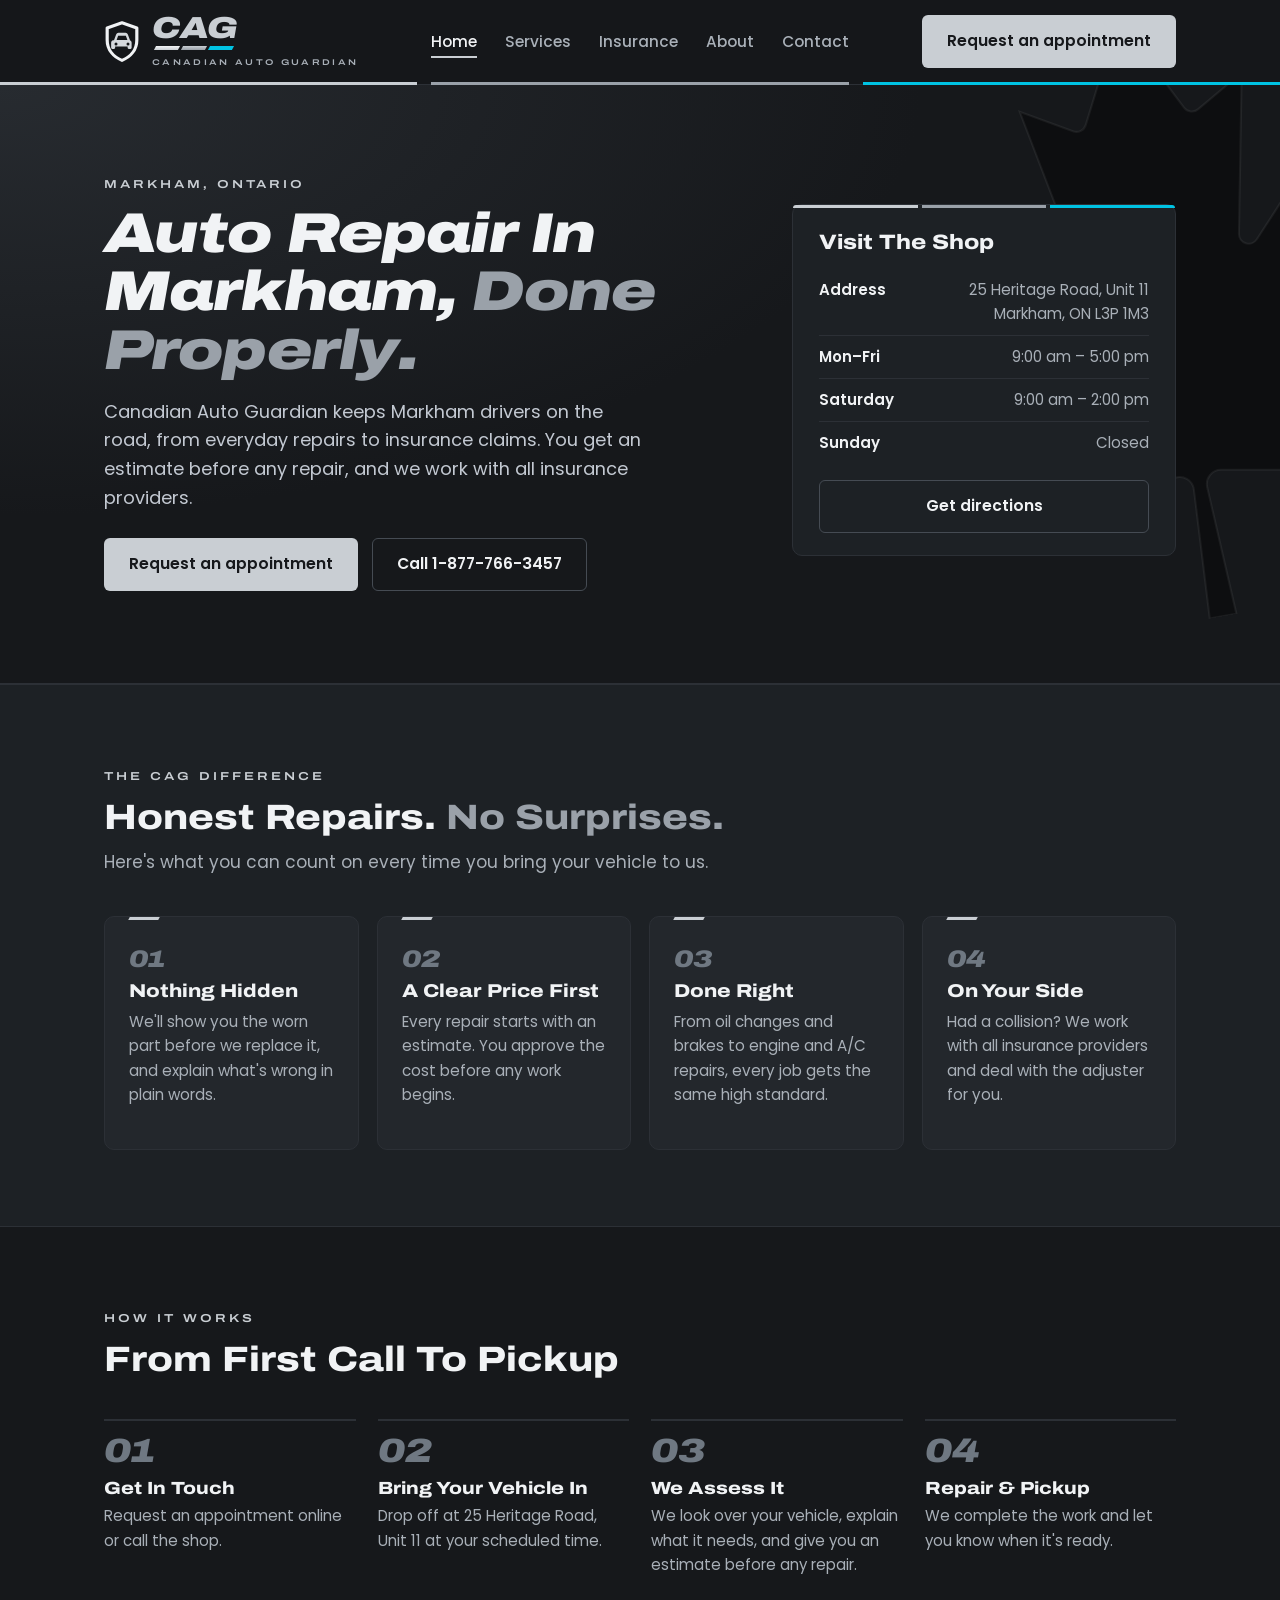
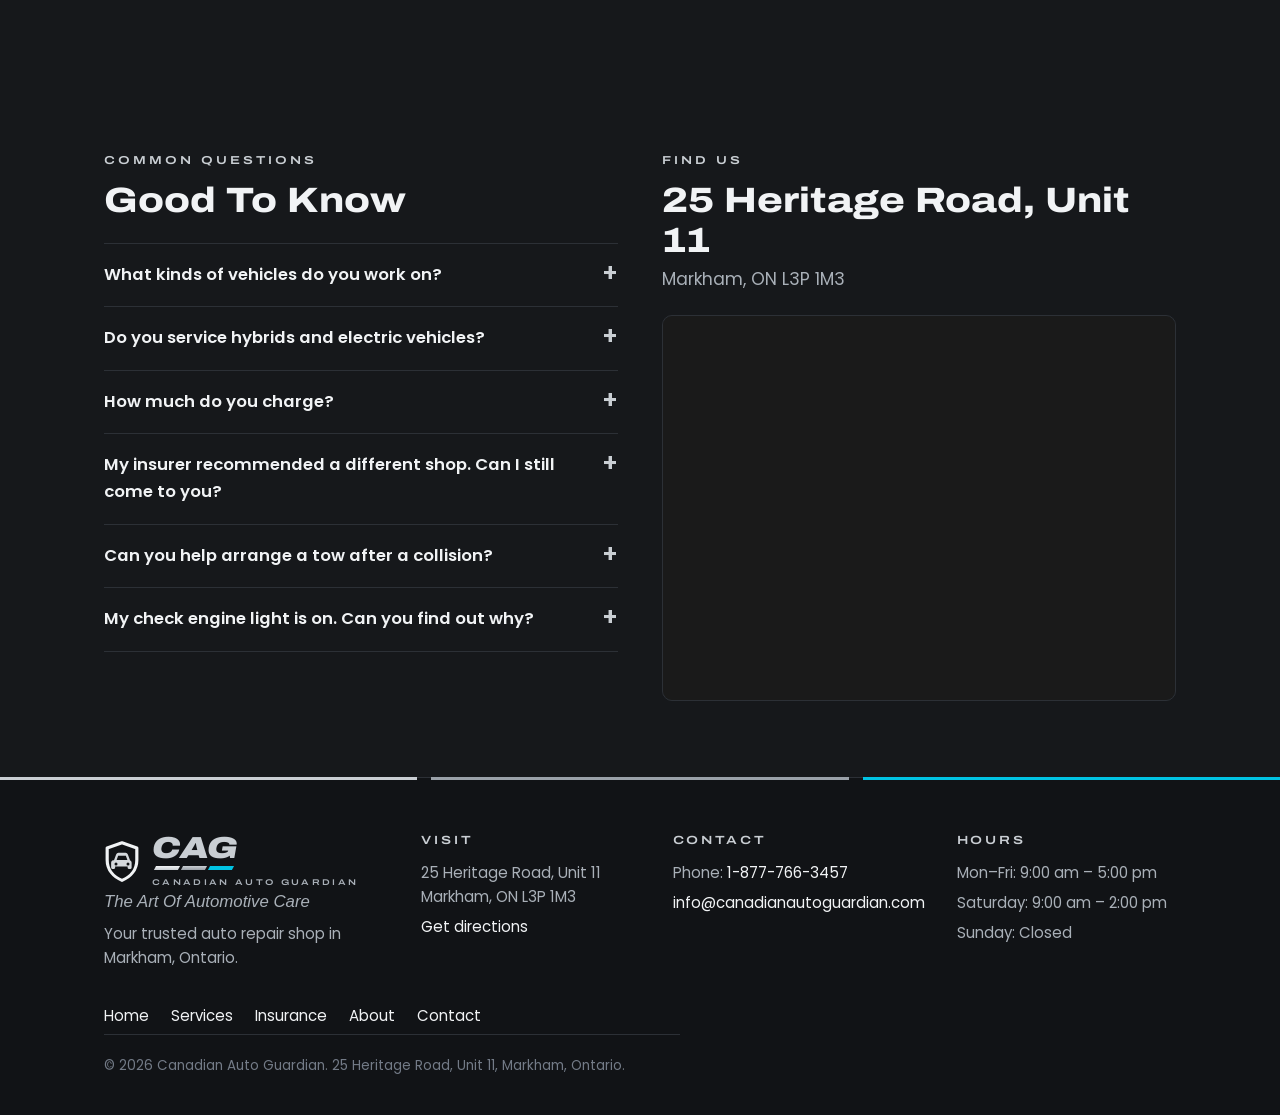
==== commit 4ceccb58: "Add files via upload" ====
--- a/index.html
+++ b/index.html
@@ -208,7 +208,8 @@
     <div class="footer-grid">
       <div>
         <a href="/" class="brand" aria-label="Canadian Auto Guardian home"><svg viewBox="0 0 34 40" aria-hidden="true" xmlns="http://www.w3.org/2000/svg"><path d="M17 2.4 L31 7.2 V18.5 C31 28 24.8 34.6 17 37.8 C9.2 34.6 3 28 3 18.5 V7.2 Z" fill="none" stroke="#F1F3F5" stroke-width="3" stroke-linejoin="round"/><path d="M10.6 19.4 l1.7-4.6 a2 2 0 0 1 1.9-1.3 h5.6 a2 2 0 0 1 1.9 1.3 l1.7 4.6 a2 2 0 0 1 1.3 1.9 v4.2 a.9.9 0 0 1-.9.9 h-1.4 a.9.9 0 0 1-.9-.9 v-1 h-10 v1 a.9.9 0 0 1-.9.9 h-1.4 a.9.9 0 0 1-.9-.9 v-4.2 a2 2 0 0 1 1.3-1.9 Z M12.7 19.2 h8.6 l-1.2-3.4 h-6.2 Z M12.2 21.2 a1.2 1.2 0 1 0 0 2.4 a1.2 1.2 0 1 0 0-2.4 Z M21.8 21.2 a1.2 1.2 0 1 0 0 2.4 a1.2 1.2 0 1 0 0-2.4 Z" fill="#D5D9DD" fill-rule="evenodd" transform="translate(17 20.6) scale(1.18) translate(-17 -21)"/></svg><span class="wordmark"><span class="wm-cag">CAG</span><span class="wm-stripes"><i></i><i></i><i></i></span><span class="wm-name">Canadian Auto Guardian</span></span></a>
-        <p style="margin-top:14px;">Your trusted auto repair shop in Markham, Ontario.</p>
+        <p class="slogan footer-slogan">The Art Of Automotive Care</p>
+        <p style="margin-top:6px;">Your trusted auto repair shop in Markham, Ontario.</p>
       </div>
       <div>
         <h3>Visit</h3>
--- a/styles.css
+++ b/styles.css
@@ -342,3 +342,6 @@
   .nav-links a[aria-current="page"] { color: var(--text); border-bottom-color: var(--aqua) !important; }
 }
 @media (max-width: 360px) { .nav-links a { font-size: .82rem; } }
+
+/* Slogan under the footer logo */
+.footer-slogan { margin: 14px 0 0; color: var(--silver); font-size: 1.05rem; }
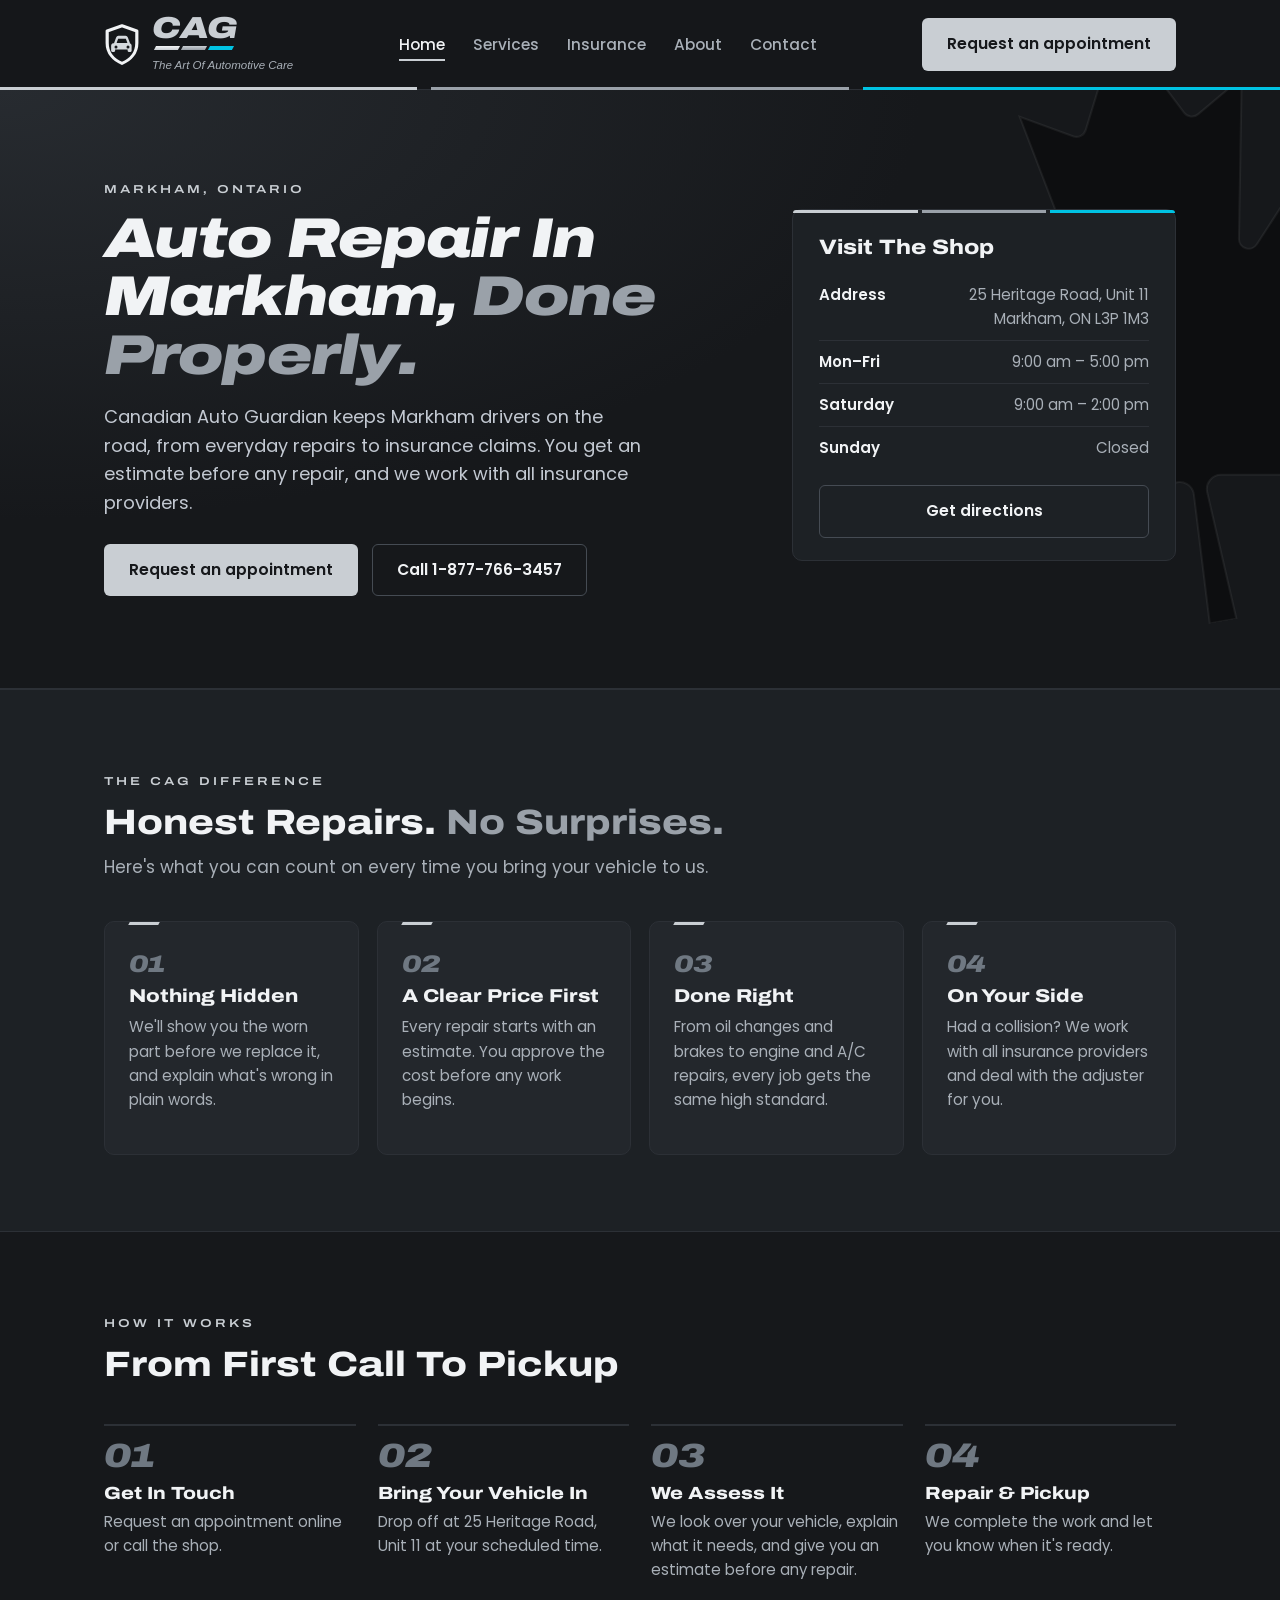
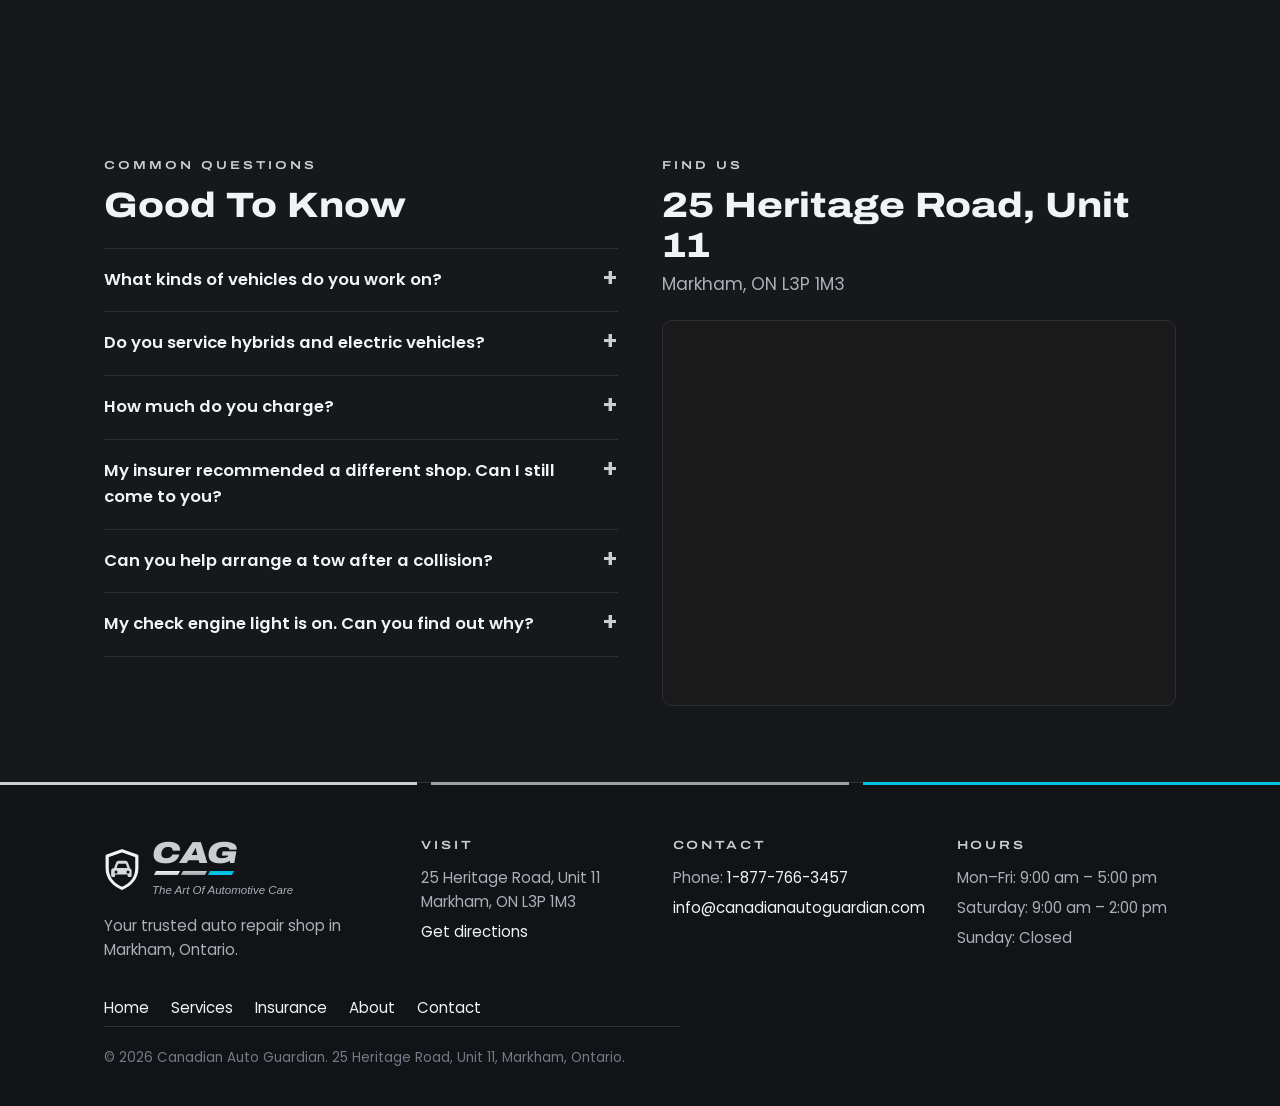
==== commit b0d83726: "Add files via upload" ====
--- a/index.html
+++ b/index.html
@@ -12,7 +12,12 @@
 <meta property="og:title" content="Auto Repair Shop in Markham, ON | Canadian Auto Guardian">
 <meta property="og:description" content="Canadian Auto Guardian is an auto repair shop at 25 Heritage Road, Unit 11 in Markham, Ontario. We work with all insurance providers. Request an appointment or call 1-877-766-3457.">
 <meta property="og:url" content="https://www.canadianautoguardian.com/">
-<meta name="twitter:card" content="summary">
+<meta property="og:image" content="https://www.canadianautoguardian.com/og-image.png">
+<meta property="og:image:width" content="1200">
+<meta property="og:image:height" content="630">
+<meta property="og:image:alt" content="Canadian Auto Guardian: The Art Of Automotive Care. Auto repair in Markham, Ontario.">
+<meta name="twitter:card" content="summary_large_image">
+<meta name="twitter:image" content="https://www.canadianautoguardian.com/og-image.png">
 <link rel="icon" href="/favicon.svg" type="image/svg+xml">
 <link rel="stylesheet" href="/styles.css">
 <script type="application/ld+json">
@@ -114,7 +119,7 @@
 <body>
 <header class="site">
   <div class="nav">
-    <a href="/" class="brand" aria-label="Canadian Auto Guardian home"><svg viewBox="0 0 34 40" aria-hidden="true" xmlns="http://www.w3.org/2000/svg"><path d="M17 2.4 L31 7.2 V18.5 C31 28 24.8 34.6 17 37.8 C9.2 34.6 3 28 3 18.5 V7.2 Z" fill="none" stroke="#F1F3F5" stroke-width="3" stroke-linejoin="round"/><path d="M10.6 19.4 l1.7-4.6 a2 2 0 0 1 1.9-1.3 h5.6 a2 2 0 0 1 1.9 1.3 l1.7 4.6 a2 2 0 0 1 1.3 1.9 v4.2 a.9.9 0 0 1-.9.9 h-1.4 a.9.9 0 0 1-.9-.9 v-1 h-10 v1 a.9.9 0 0 1-.9.9 h-1.4 a.9.9 0 0 1-.9-.9 v-4.2 a2 2 0 0 1 1.3-1.9 Z M12.7 19.2 h8.6 l-1.2-3.4 h-6.2 Z M12.2 21.2 a1.2 1.2 0 1 0 0 2.4 a1.2 1.2 0 1 0 0-2.4 Z M21.8 21.2 a1.2 1.2 0 1 0 0 2.4 a1.2 1.2 0 1 0 0-2.4 Z" fill="#D5D9DD" fill-rule="evenodd" transform="translate(17 20.6) scale(1.18) translate(-17 -21)"/></svg><span class="wordmark"><span class="wm-cag">CAG</span><span class="wm-stripes"><i></i><i></i><i></i></span><span class="wm-name">Canadian Auto Guardian</span></span></a>
+    <a href="/" class="brand" aria-label="Canadian Auto Guardian home"><svg viewBox="0 0 34 40" aria-hidden="true" xmlns="http://www.w3.org/2000/svg"><path d="M17 2.4 L31 7.2 V18.5 C31 28 24.8 34.6 17 37.8 C9.2 34.6 3 28 3 18.5 V7.2 Z" fill="none" stroke="#F1F3F5" stroke-width="3" stroke-linejoin="round"/><path d="M10.6 19.4 l1.7-4.6 a2 2 0 0 1 1.9-1.3 h5.6 a2 2 0 0 1 1.9 1.3 l1.7 4.6 a2 2 0 0 1 1.3 1.9 v4.2 a.9.9 0 0 1-.9.9 h-1.4 a.9.9 0 0 1-.9-.9 v-1 h-10 v1 a.9.9 0 0 1-.9.9 h-1.4 a.9.9 0 0 1-.9-.9 v-4.2 a2 2 0 0 1 1.3-1.9 Z M12.7 19.2 h8.6 l-1.2-3.4 h-6.2 Z M12.2 21.2 a1.2 1.2 0 1 0 0 2.4 a1.2 1.2 0 1 0 0-2.4 Z M21.8 21.2 a1.2 1.2 0 1 0 0 2.4 a1.2 1.2 0 1 0 0-2.4 Z" fill="#D5D9DD" fill-rule="evenodd" transform="translate(17 20.6) scale(1.18) translate(-17 -21)"/></svg><span class="wordmark"><span class="wm-cag">CAG</span><span class="wm-stripes"><i></i><i></i><i></i></span><span class="wm-name wm-slogan">The Art Of Automotive Care</span></span></a>
     <ul class="nav-links" id="nav-links">
       <li><a href="/" aria-current="page">Home</a></li>
       <li><a href="/services">Services</a></li>
@@ -207,9 +212,8 @@
   <div class="wrap">
     <div class="footer-grid">
       <div>
-        <a href="/" class="brand" aria-label="Canadian Auto Guardian home"><svg viewBox="0 0 34 40" aria-hidden="true" xmlns="http://www.w3.org/2000/svg"><path d="M17 2.4 L31 7.2 V18.5 C31 28 24.8 34.6 17 37.8 C9.2 34.6 3 28 3 18.5 V7.2 Z" fill="none" stroke="#F1F3F5" stroke-width="3" stroke-linejoin="round"/><path d="M10.6 19.4 l1.7-4.6 a2 2 0 0 1 1.9-1.3 h5.6 a2 2 0 0 1 1.9 1.3 l1.7 4.6 a2 2 0 0 1 1.3 1.9 v4.2 a.9.9 0 0 1-.9.9 h-1.4 a.9.9 0 0 1-.9-.9 v-1 h-10 v1 a.9.9 0 0 1-.9.9 h-1.4 a.9.9 0 0 1-.9-.9 v-4.2 a2 2 0 0 1 1.3-1.9 Z M12.7 19.2 h8.6 l-1.2-3.4 h-6.2 Z M12.2 21.2 a1.2 1.2 0 1 0 0 2.4 a1.2 1.2 0 1 0 0-2.4 Z M21.8 21.2 a1.2 1.2 0 1 0 0 2.4 a1.2 1.2 0 1 0 0-2.4 Z" fill="#D5D9DD" fill-rule="evenodd" transform="translate(17 20.6) scale(1.18) translate(-17 -21)"/></svg><span class="wordmark"><span class="wm-cag">CAG</span><span class="wm-stripes"><i></i><i></i><i></i></span><span class="wm-name">Canadian Auto Guardian</span></span></a>
-        <p class="slogan footer-slogan">The Art Of Automotive Care</p>
-        <p style="margin-top:6px;">Your trusted auto repair shop in Markham, Ontario.</p>
+        <a href="/" class="brand" aria-label="Canadian Auto Guardian home"><svg viewBox="0 0 34 40" aria-hidden="true" xmlns="http://www.w3.org/2000/svg"><path d="M17 2.4 L31 7.2 V18.5 C31 28 24.8 34.6 17 37.8 C9.2 34.6 3 28 3 18.5 V7.2 Z" fill="none" stroke="#F1F3F5" stroke-width="3" stroke-linejoin="round"/><path d="M10.6 19.4 l1.7-4.6 a2 2 0 0 1 1.9-1.3 h5.6 a2 2 0 0 1 1.9 1.3 l1.7 4.6 a2 2 0 0 1 1.3 1.9 v4.2 a.9.9 0 0 1-.9.9 h-1.4 a.9.9 0 0 1-.9-.9 v-1 h-10 v1 a.9.9 0 0 1-.9.9 h-1.4 a.9.9 0 0 1-.9-.9 v-4.2 a2 2 0 0 1 1.3-1.9 Z M12.7 19.2 h8.6 l-1.2-3.4 h-6.2 Z M12.2 21.2 a1.2 1.2 0 1 0 0 2.4 a1.2 1.2 0 1 0 0-2.4 Z M21.8 21.2 a1.2 1.2 0 1 0 0 2.4 a1.2 1.2 0 1 0 0-2.4 Z" fill="#D5D9DD" fill-rule="evenodd" transform="translate(17 20.6) scale(1.18) translate(-17 -21)"/></svg><span class="wordmark"><span class="wm-cag">CAG</span><span class="wm-stripes"><i></i><i></i><i></i></span><span class="wm-name wm-slogan">The Art Of Automotive Care</span></span></a>
+        <p style="margin-top:14px;">Your trusted auto repair shop in Markham, Ontario.</p>
       </div>
       <div>
         <h3>Visit</h3>
--- a/styles.css
+++ b/styles.css
@@ -345,3 +345,6 @@
 
 /* Slogan under the footer logo */
 .footer-slogan { margin: 14px 0 0; color: var(--silver); font-size: 1.05rem; }
+
+/* Slogan under the CAG logo (replaces the full name) */
+.wm-name.wm-slogan { font-family: 'Poppins', sans-serif; font-style: italic; font-weight: 400; font-stretch: normal; font-size: .72rem; letter-spacing: 0; text-transform: none; color: var(--text-soft); }
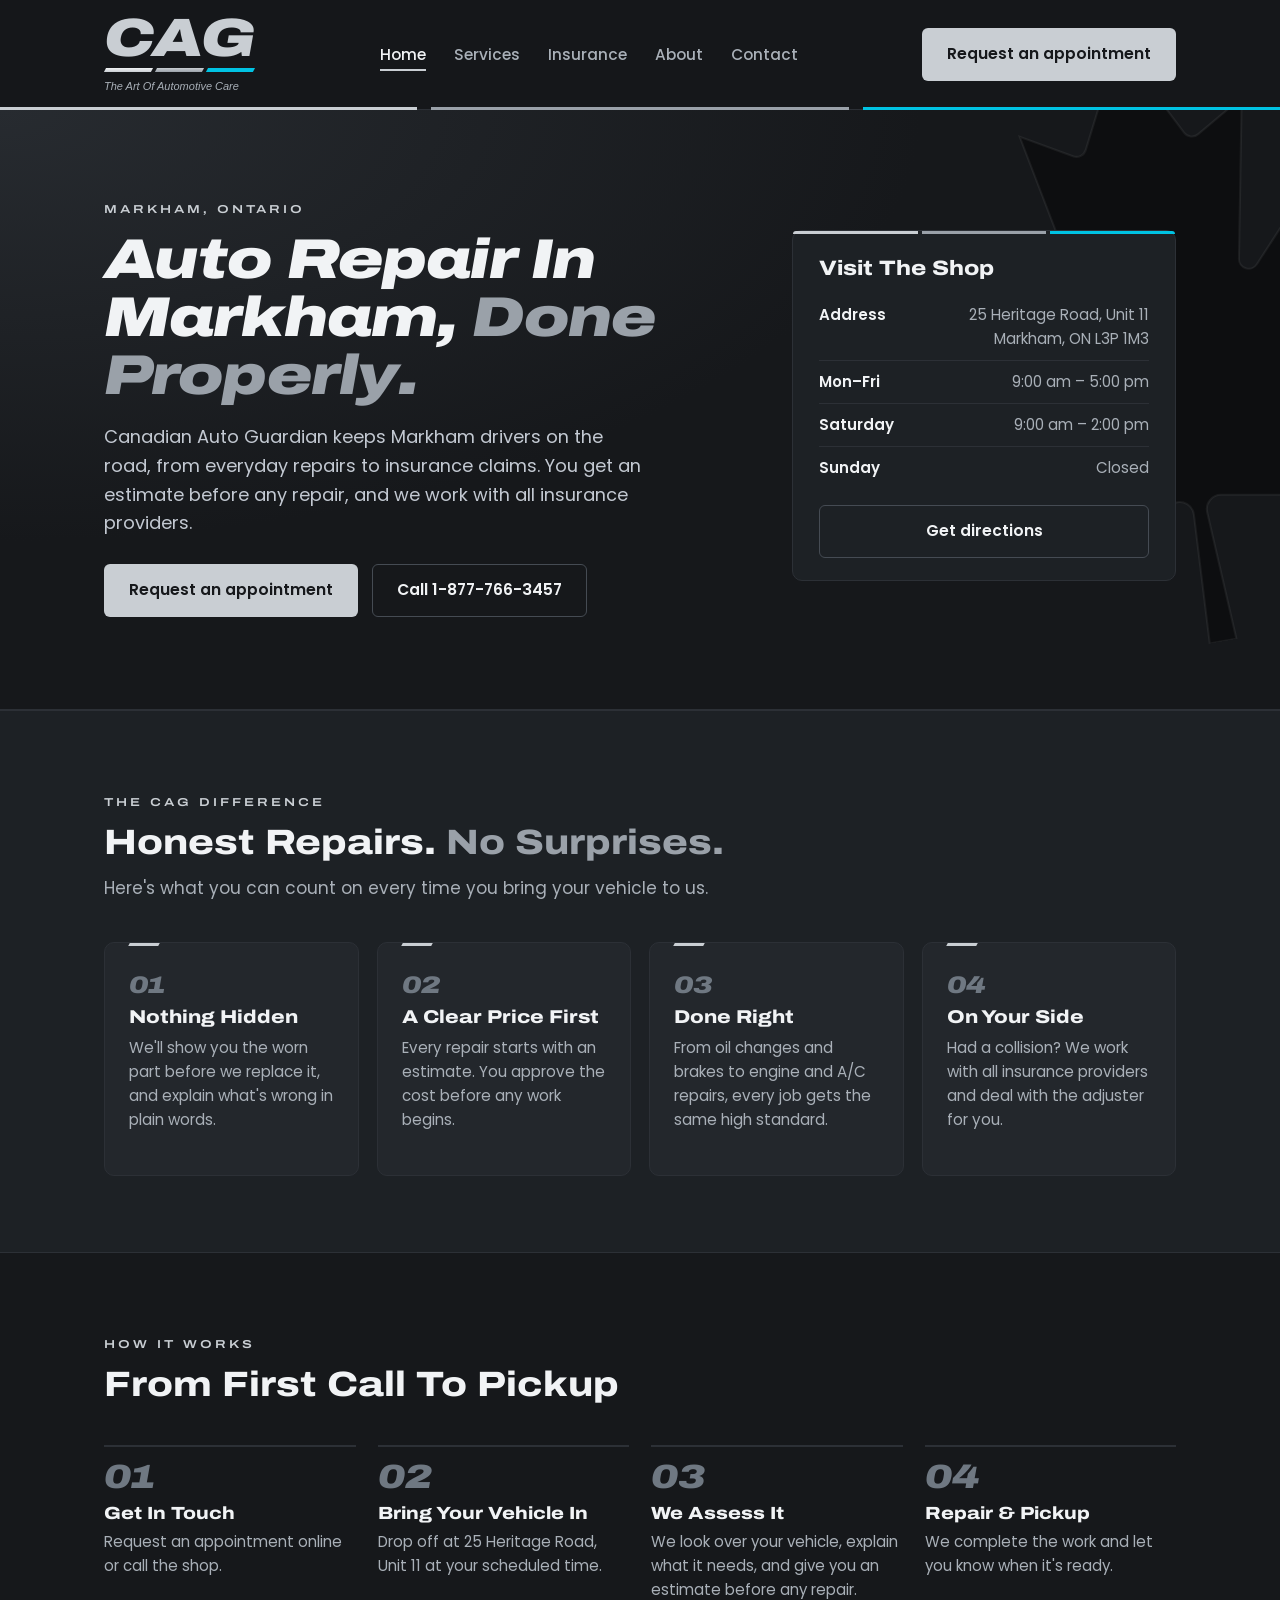
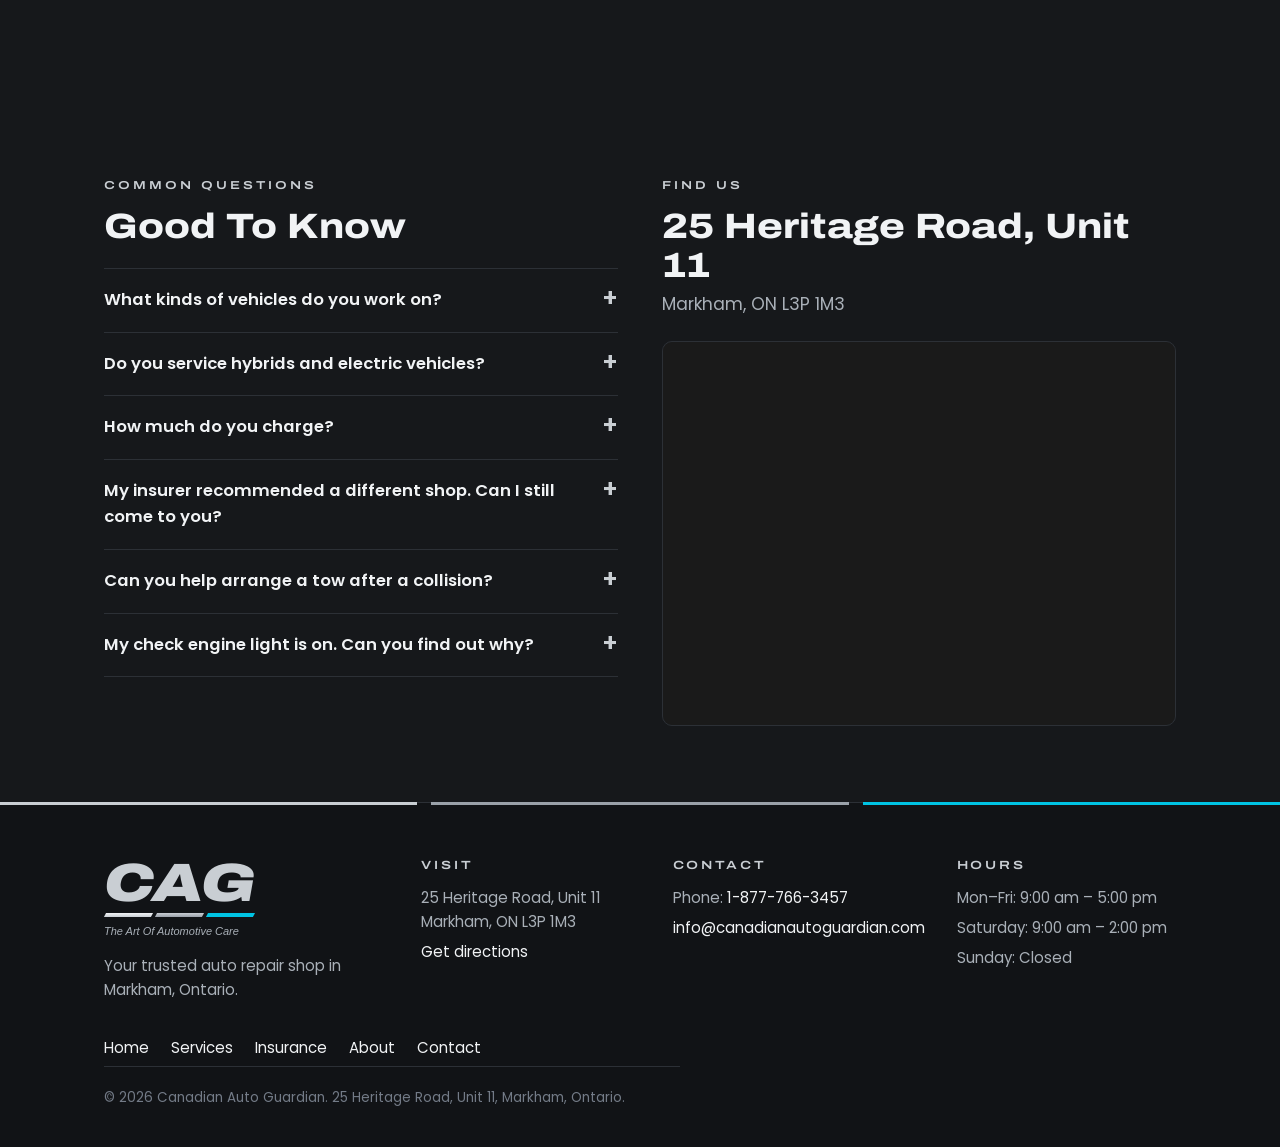
==== commit 56ed2198: "Add files via upload" ====
--- a/index.html
+++ b/index.html
@@ -18,8 +18,9 @@
 <meta property="og:image:alt" content="Canadian Auto Guardian: The Art Of Automotive Care. Auto repair in Markham, Ontario.">
 <meta name="twitter:card" content="summary_large_image">
 <meta name="twitter:image" content="https://www.canadianautoguardian.com/og-image.png">
-<link rel="icon" href="/favicon.svg" type="image/svg+xml">
-<link rel="stylesheet" href="/styles.css">
+<link rel="icon" href="/favicon.png" type="image/png">
+<link rel="apple-touch-icon" href="/apple-touch-icon.png">
+<link rel="stylesheet" href="/styles.css?v=20261103b">
 <script type="application/ld+json">
 {
   "@context": "https://schema.org",
@@ -119,7 +120,7 @@
 <body>
 <header class="site">
   <div class="nav">
-    <a href="/" class="brand" aria-label="Canadian Auto Guardian home"><svg viewBox="0 0 34 40" aria-hidden="true" xmlns="http://www.w3.org/2000/svg"><path d="M17 2.4 L31 7.2 V18.5 C31 28 24.8 34.6 17 37.8 C9.2 34.6 3 28 3 18.5 V7.2 Z" fill="none" stroke="#F1F3F5" stroke-width="3" stroke-linejoin="round"/><path d="M10.6 19.4 l1.7-4.6 a2 2 0 0 1 1.9-1.3 h5.6 a2 2 0 0 1 1.9 1.3 l1.7 4.6 a2 2 0 0 1 1.3 1.9 v4.2 a.9.9 0 0 1-.9.9 h-1.4 a.9.9 0 0 1-.9-.9 v-1 h-10 v1 a.9.9 0 0 1-.9.9 h-1.4 a.9.9 0 0 1-.9-.9 v-4.2 a2 2 0 0 1 1.3-1.9 Z M12.7 19.2 h8.6 l-1.2-3.4 h-6.2 Z M12.2 21.2 a1.2 1.2 0 1 0 0 2.4 a1.2 1.2 0 1 0 0-2.4 Z M21.8 21.2 a1.2 1.2 0 1 0 0 2.4 a1.2 1.2 0 1 0 0-2.4 Z" fill="#D5D9DD" fill-rule="evenodd" transform="translate(17 20.6) scale(1.18) translate(-17 -21)"/></svg><span class="wordmark"><span class="wm-cag">CAG</span><span class="wm-stripes"><i></i><i></i><i></i></span><span class="wm-name wm-slogan">The Art Of Automotive Care</span></span></a>
+    <a href="/" class="brand" aria-label="Canadian Auto Guardian home"><span class="wordmark"><span class="wm-cag">CAG</span><span class="wm-stripes"><i></i><i></i><i></i></span><span class="wm-name wm-slogan">The Art Of Automotive Care</span></span></a>
     <ul class="nav-links" id="nav-links">
       <li><a href="/" aria-current="page">Home</a></li>
       <li><a href="/services">Services</a></li>
@@ -212,7 +213,7 @@
   <div class="wrap">
     <div class="footer-grid">
       <div>
-        <a href="/" class="brand" aria-label="Canadian Auto Guardian home"><svg viewBox="0 0 34 40" aria-hidden="true" xmlns="http://www.w3.org/2000/svg"><path d="M17 2.4 L31 7.2 V18.5 C31 28 24.8 34.6 17 37.8 C9.2 34.6 3 28 3 18.5 V7.2 Z" fill="none" stroke="#F1F3F5" stroke-width="3" stroke-linejoin="round"/><path d="M10.6 19.4 l1.7-4.6 a2 2 0 0 1 1.9-1.3 h5.6 a2 2 0 0 1 1.9 1.3 l1.7 4.6 a2 2 0 0 1 1.3 1.9 v4.2 a.9.9 0 0 1-.9.9 h-1.4 a.9.9 0 0 1-.9-.9 v-1 h-10 v1 a.9.9 0 0 1-.9.9 h-1.4 a.9.9 0 0 1-.9-.9 v-4.2 a2 2 0 0 1 1.3-1.9 Z M12.7 19.2 h8.6 l-1.2-3.4 h-6.2 Z M12.2 21.2 a1.2 1.2 0 1 0 0 2.4 a1.2 1.2 0 1 0 0-2.4 Z M21.8 21.2 a1.2 1.2 0 1 0 0 2.4 a1.2 1.2 0 1 0 0-2.4 Z" fill="#D5D9DD" fill-rule="evenodd" transform="translate(17 20.6) scale(1.18) translate(-17 -21)"/></svg><span class="wordmark"><span class="wm-cag">CAG</span><span class="wm-stripes"><i></i><i></i><i></i></span><span class="wm-name wm-slogan">The Art Of Automotive Care</span></span></a>
+        <a href="/" class="brand" aria-label="Canadian Auto Guardian home"><span class="wordmark"><span class="wm-cag">CAG</span><span class="wm-stripes"><i></i><i></i><i></i></span><span class="wm-name wm-slogan">The Art Of Automotive Care</span></span></a>
         <p style="margin-top:14px;">Your trusted auto repair shop in Markham, Ontario.</p>
       </div>
       <div>
--- a/styles.css
+++ b/styles.css
@@ -348,3 +348,29 @@
 
 /* Slogan under the CAG logo (replaces the full name) */
 .wm-name.wm-slogan { font-family: 'Poppins', sans-serif; font-style: italic; font-weight: 400; font-stretch: normal; font-size: .72rem; letter-spacing: 0; text-transform: none; color: var(--text-soft); }
+
+/* Small helper text under a form field */
+.field-hint { display: block; margin-top: 6px; font-size: .8rem; line-height: 1.4; color: var(--text-soft); }
+#vin { text-transform: uppercase; letter-spacing: .04em; }
+.field-error { display: none; margin-top: 6px; font-size: .85rem; line-height: 1.4; color: #FF8A8A; }
+.field input.is-invalid { border-color: #D86A6A; box-shadow: 0 0 0 1px #D86A6A; }
+.page-hero p.warranty-line .warranty-term { color: var(--aqua); font-weight: 600; }
+
+/* Logo without the shield: larger CAG, stripes matched to the lettering */
+.wm-cag { font-size: 2.6rem; }
+.wm-stripes { gap: 4px; padding-left: 1px; }
+.wm-stripes i { width: 35.5px; }
+@media (max-width: 560px) {
+  .wm-cag { font-size: 2.1rem; }
+  .wm-stripes i { width: 28.0px; }
+}
+
+/* Slogan fitted to the exact width of CAG */
+.wm-cag { font-size: 53.9px; }
+.wm-stripes i { width: 47.0px; }
+.wm-name.wm-slogan { font-size: 11px; }
+@media (max-width: 560px) {
+  .wm-cag { font-size: 49px; }
+  .wm-stripes i { width: 42.4px; }
+  .wm-name.wm-slogan { font-size: 10px; }
+}
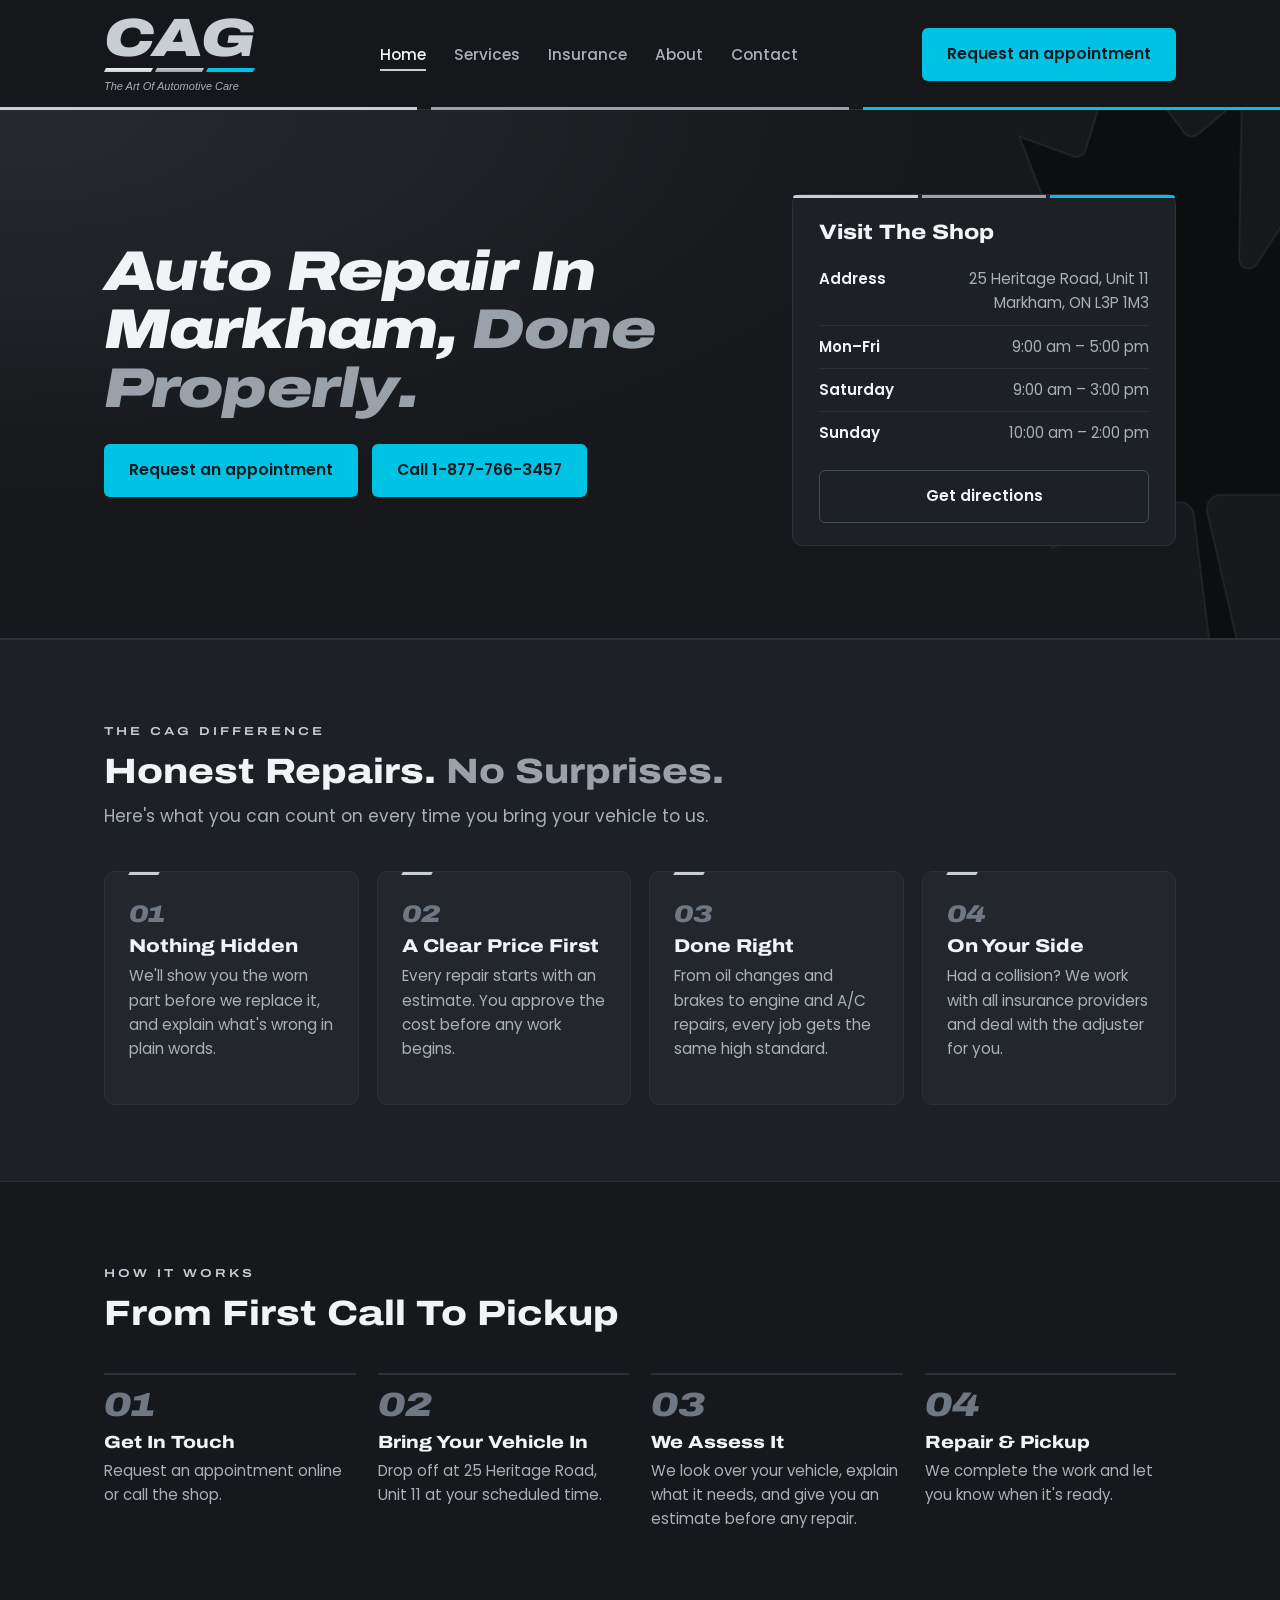
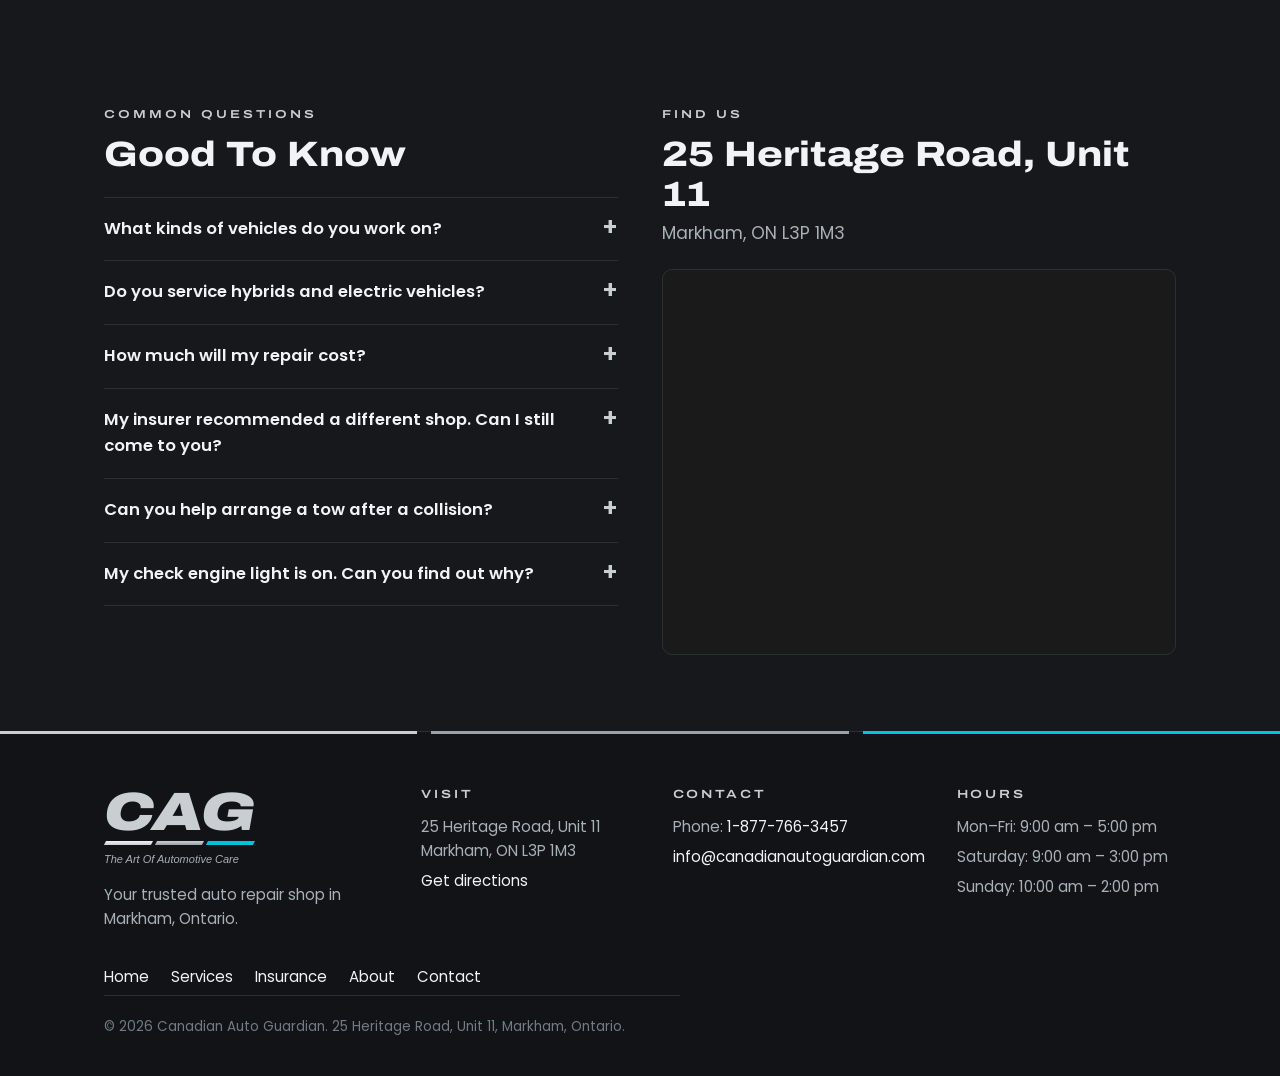
==== commit 4e83e89c: "Add files via upload" ====
--- a/index.html
+++ b/index.html
@@ -20,7 +20,7 @@
 <meta name="twitter:image" content="https://www.canadianautoguardian.com/og-image.png">
 <link rel="icon" href="/favicon.png" type="image/png">
 <link rel="apple-touch-icon" href="/apple-touch-icon.png">
-<link rel="stylesheet" href="/styles.css?v=20261103b">
+<link rel="stylesheet" href="/styles.css?v=20261112">
 <script type="application/ld+json">
 {
   "@context": "https://schema.org",
@@ -54,6 +54,12 @@
       "@type": "OpeningHoursSpecification",
       "dayOfWeek": "Saturday",
       "opens": "09:00",
+      "closes": "15:00"
+    },
+    {
+      "@type": "OpeningHoursSpecification",
+      "dayOfWeek": "Sunday",
+      "opens": "10:00",
       "closes": "14:00"
     }
   ],
@@ -70,7 +76,7 @@
       "name": "What kinds of vehicles do you work on?",
       "acceptedAnswer": {
         "@type": "Answer",
-        "text": "Domestic, import (including Japanese and European), hybrid, electric and exotic vehicles. Rates depend on the vehicle type, and you'll get an estimate before any work begins."
+        "text": "Domestic, import (including Japanese and European), hybrid, electric and exotic vehicles. You'll get an estimate before any work begins."
       }
     },
     {
@@ -78,15 +84,15 @@
       "name": "Do you service hybrids and electric vehicles?",
       "acceptedAnswer": {
         "@type": "Answer",
-        "text": "Yes. We service hybrid and electric vehicles at $150/hr."
-      }
-    },
-    {
-      "@type": "Question",
-      "name": "How much do you charge?",
-      "acceptedAnswer": {
-        "@type": "Answer",
-        "text": "Our hourly rates start at $130/hr depending on your vehicle type, and you'll get an estimate before any work begins. See all <a href=\"/services#rates\">rates by vehicle type</a>."
+        "text": "Yes. We service hybrid and electric vehicles. Bring yours in and we'll give you an estimate before any work begins."
+      }
+    },
+    {
+      "@type": "Question",
+      "name": "How much will my repair cost?",
+      "acceptedAnswer": {
+        "@type": "Answer",
+        "text": "Every vehicle and repair is different, so the best way to know is to bring your vehicle in for an estimate. We'll look it over, explain what it needs, and give you an estimate before any work begins."
       }
     },
     {
@@ -136,12 +142,10 @@
 <section class="hero">
   <div class="wrap">
     <div>
-      <span class="kicker">Markham, Ontario</span>
       <h1>Auto Repair In Markham, <span class="grad-text">Done Properly.</span></h1>
-      <p class="lede">Canadian Auto Guardian keeps Markham drivers on the road, from everyday repairs to insurance claims. You get an estimate before any repair, and we work with all insurance providers.</p>
       <div class="hero-actions">
         <a href="/contact" class="btn btn-primary">Request an appointment</a>
-        <a href="tel:+18777663457" class="btn btn-outline">Call 1-877-766-3457</a>
+        <a href="tel:+18777663457" class="btn btn-primary">Call 1-877-766-3457</a>
       </div>
     </div>
     <aside class="visit-card">
@@ -149,8 +153,8 @@
       <dl>
         <div class="row"><dt>Address</dt><dd>25 Heritage Road, Unit 11<br>Markham, ON L3P 1M3</dd></div>
         <div class="row"><dt>Mon–Fri</dt><dd>9:00 am – 5:00 pm</dd></div>
-        <div class="row"><dt>Saturday</dt><dd>9:00 am – 2:00 pm</dd></div>
-        <div class="row"><dt>Sunday</dt><dd>Closed</dd></div>
+        <div class="row"><dt>Saturday</dt><dd>9:00 am – 3:00 pm</dd></div>
+        <div class="row"><dt>Sunday</dt><dd>10:00 am – 2:00 pm</dd></div>
       </dl>
       <a class="btn btn-outline" href="https://www.google.com/maps/dir/?api=1&destination=25+Heritage+Road,+Markham,+ON+L3P+1M3" target="_blank" rel="noopener">Get directions</a>
     </aside>
@@ -193,9 +197,9 @@
     <div>
       <span class="kicker">Common questions</span>
       <h2 style="margin-bottom:22px;">Good To Know</h2>
-      <details class="faq-item"><summary>What kinds of vehicles do you work on?</summary><p>Domestic, import (including Japanese and European), hybrid, electric and exotic vehicles. Rates depend on the vehicle type, and you'll get an estimate before any work begins.</p></details>
-<details class="faq-item"><summary>Do you service hybrids and electric vehicles?</summary><p>Yes. We service hybrid and electric vehicles at $150/hr.</p></details>
-<details class="faq-item"><summary>How much do you charge?</summary><p>Our hourly rates start at $130/hr depending on your vehicle type, and you'll get an estimate before any work begins. See all <a href="/services#rates">rates by vehicle type</a>.</p></details>
+      <details class="faq-item"><summary>What kinds of vehicles do you work on?</summary><p>Domestic, import (including Japanese and European), hybrid, electric and exotic vehicles. You'll get an estimate before any work begins.</p></details>
+<details class="faq-item"><summary>Do you service hybrids and electric vehicles?</summary><p>Yes. We service hybrid and electric vehicles. Bring yours in and we'll give you an estimate before any work begins.</p></details>
+<details class="faq-item"><summary>How much will my repair cost?</summary><p>Every vehicle and repair is different, so the best way to know is to bring your vehicle in for an estimate. We'll look it over, explain what it needs, and give you an estimate before any work begins.</p></details>
 <details class="faq-item"><summary>My insurer recommended a different shop. Can I still come to you?</summary><p>Yes. Choosing your repair shop is your right. Your insurer may suggest a shop, but you don't have to use it. Just tell your adjuster it's us.</p></details>
 <details class="faq-item"><summary>Can you help arrange a tow after a collision?</summary><p>Yes. We handle the tow, the adjuster and the repair. Our <a href="/insurance">collision claim guide</a> walks you through every step.</p></details>
 <details class="faq-item"><summary>My check engine light is on. Can you find out why?</summary><p>Yes. We diagnose warning lights, noises and performance problems to find the cause before any repair begins.</p></details>
@@ -229,8 +233,8 @@
       <div>
         <h3>Hours</h3>
         <p>Mon–Fri: 9:00 am – 5:00 pm</p>
-        <p>Saturday: 9:00 am – 2:00 pm</p>
-        <p>Sunday: Closed</p>
+        <p>Saturday: 9:00 am – 3:00 pm</p>
+        <p>Sunday: 10:00 am – 2:00 pm</p>
       </div>
     </div>
     <ul style="display:flex;gap:22px;flex-wrap:wrap;margin-top:28px;"><li><a href="/">Home</a></li><li><a href="/services">Services</a></li><li><a href="/insurance">Insurance</a></li><li><a href="/about">About</a></li><li><a href="/contact">Contact</a></li></ul>
--- a/styles.css
+++ b/styles.css
@@ -374,3 +374,7 @@
   .wm-stripes i { width: 42.4px; }
   .wm-name.wm-slogan { font-size: 10px; }
 }
+
+/* Call and appointment buttons in the brand blue (aqua) */
+.btn-primary { background: var(--aqua); color: #0B1A1F; }
+.btn-primary:hover { background: #4FD6EC; }
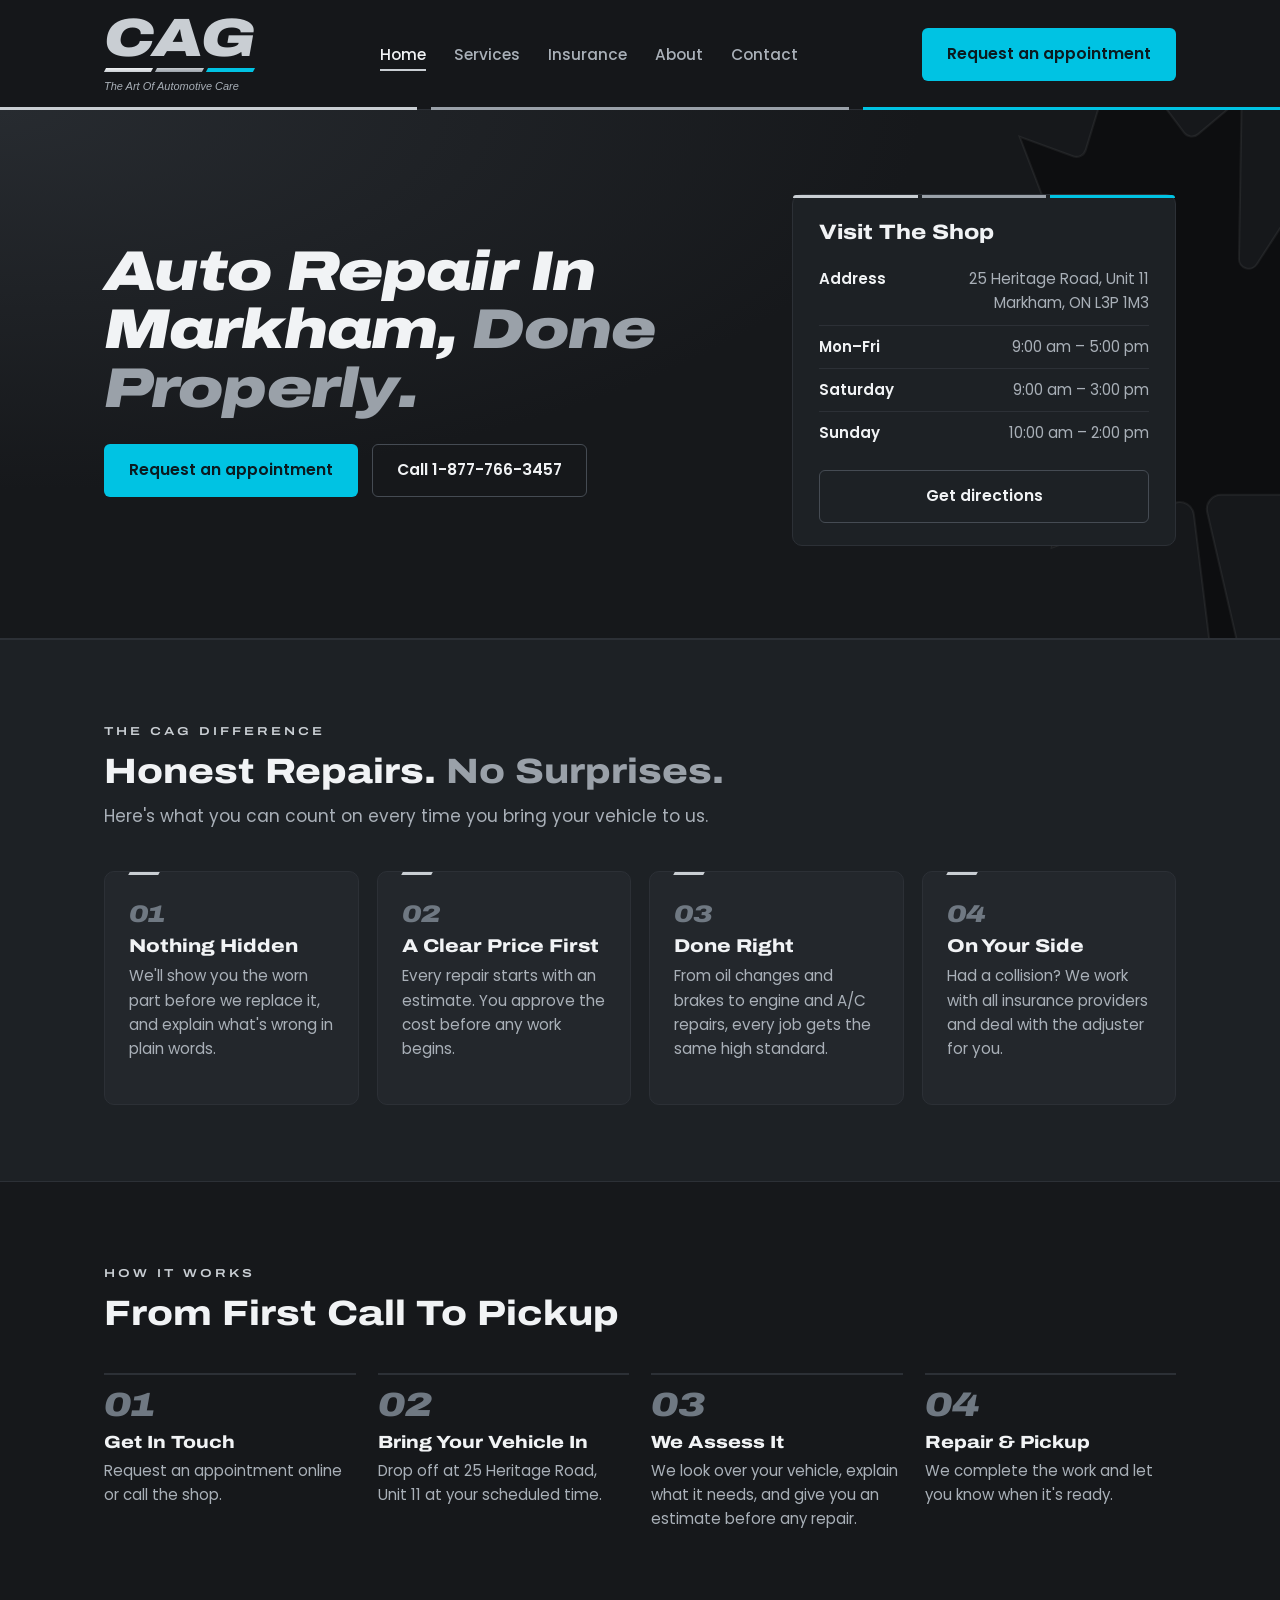
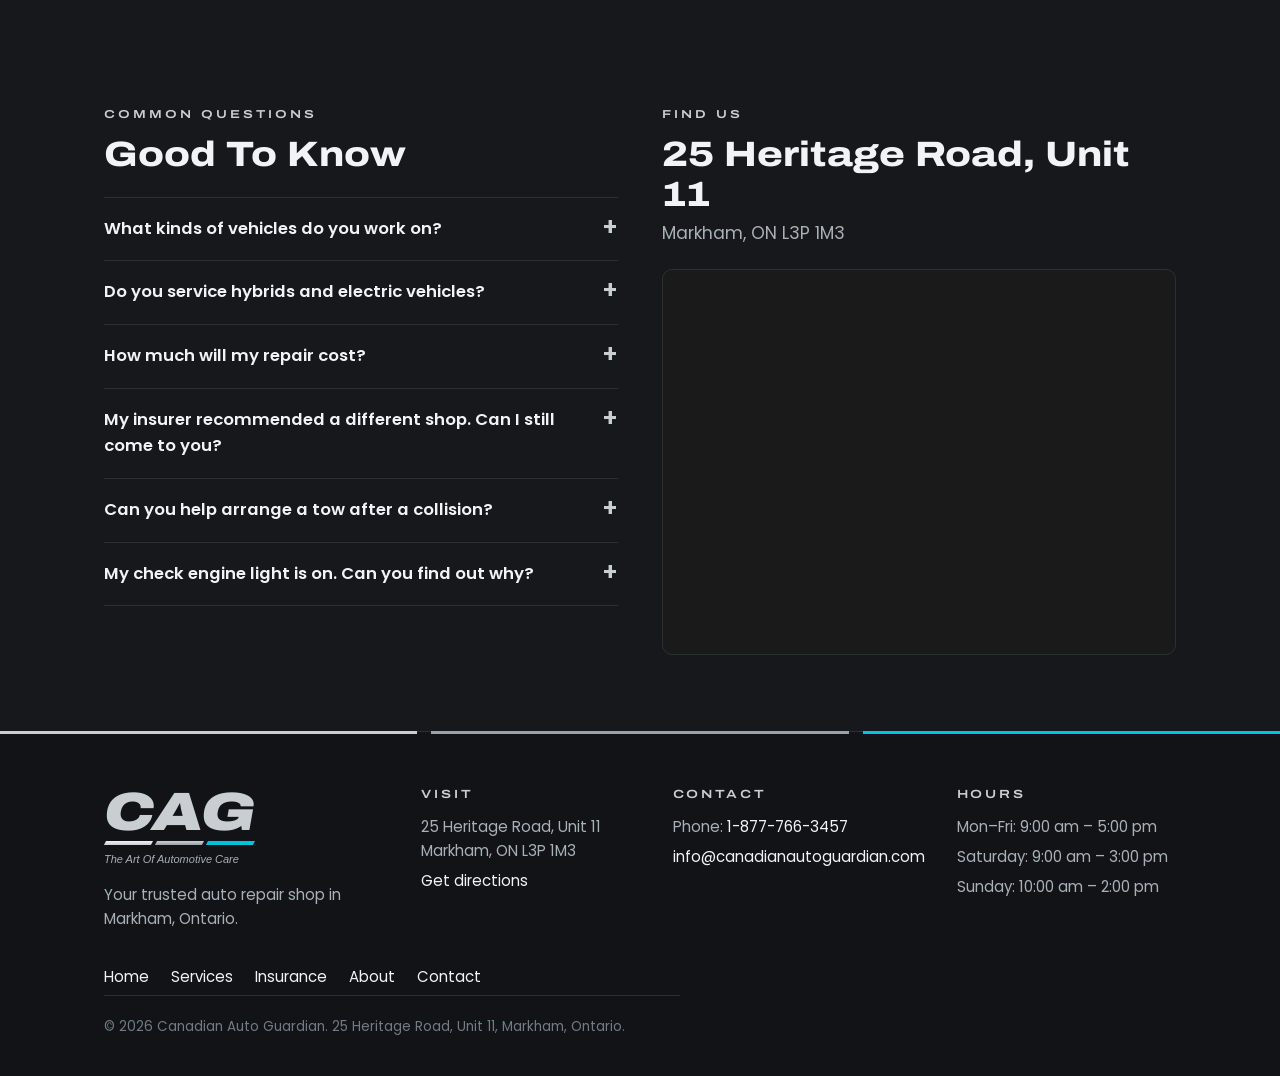
==== commit e7bbd314: "Add files via upload" ====
--- a/index.html
+++ b/index.html
@@ -145,7 +145,7 @@
       <h1>Auto Repair In Markham, <span class="grad-text">Done Properly.</span></h1>
       <div class="hero-actions">
         <a href="/contact" class="btn btn-primary">Request an appointment</a>
-        <a href="tel:+18777663457" class="btn btn-primary">Call 1-877-766-3457</a>
+        <a href="tel:+18777663457" class="btn btn-outline">Call 1-877-766-3457</a>
       </div>
     </div>
     <aside class="visit-card">
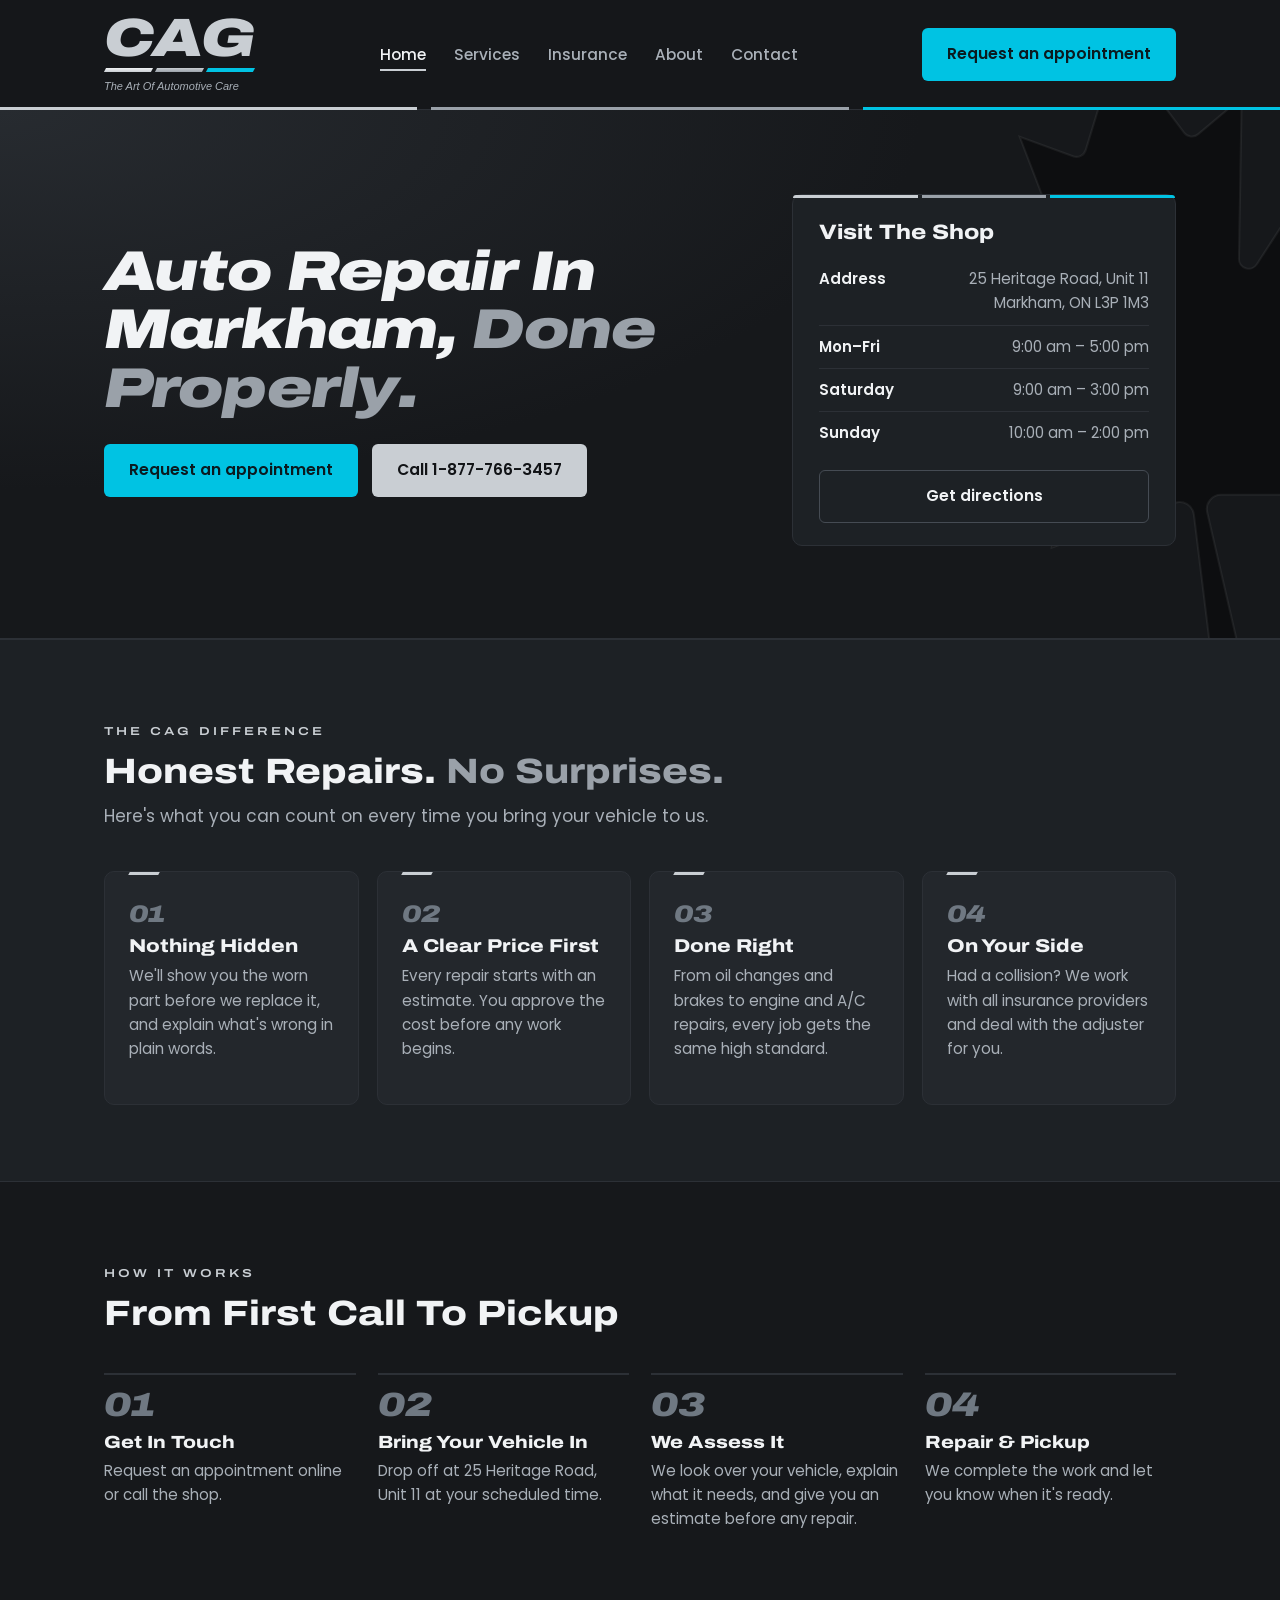
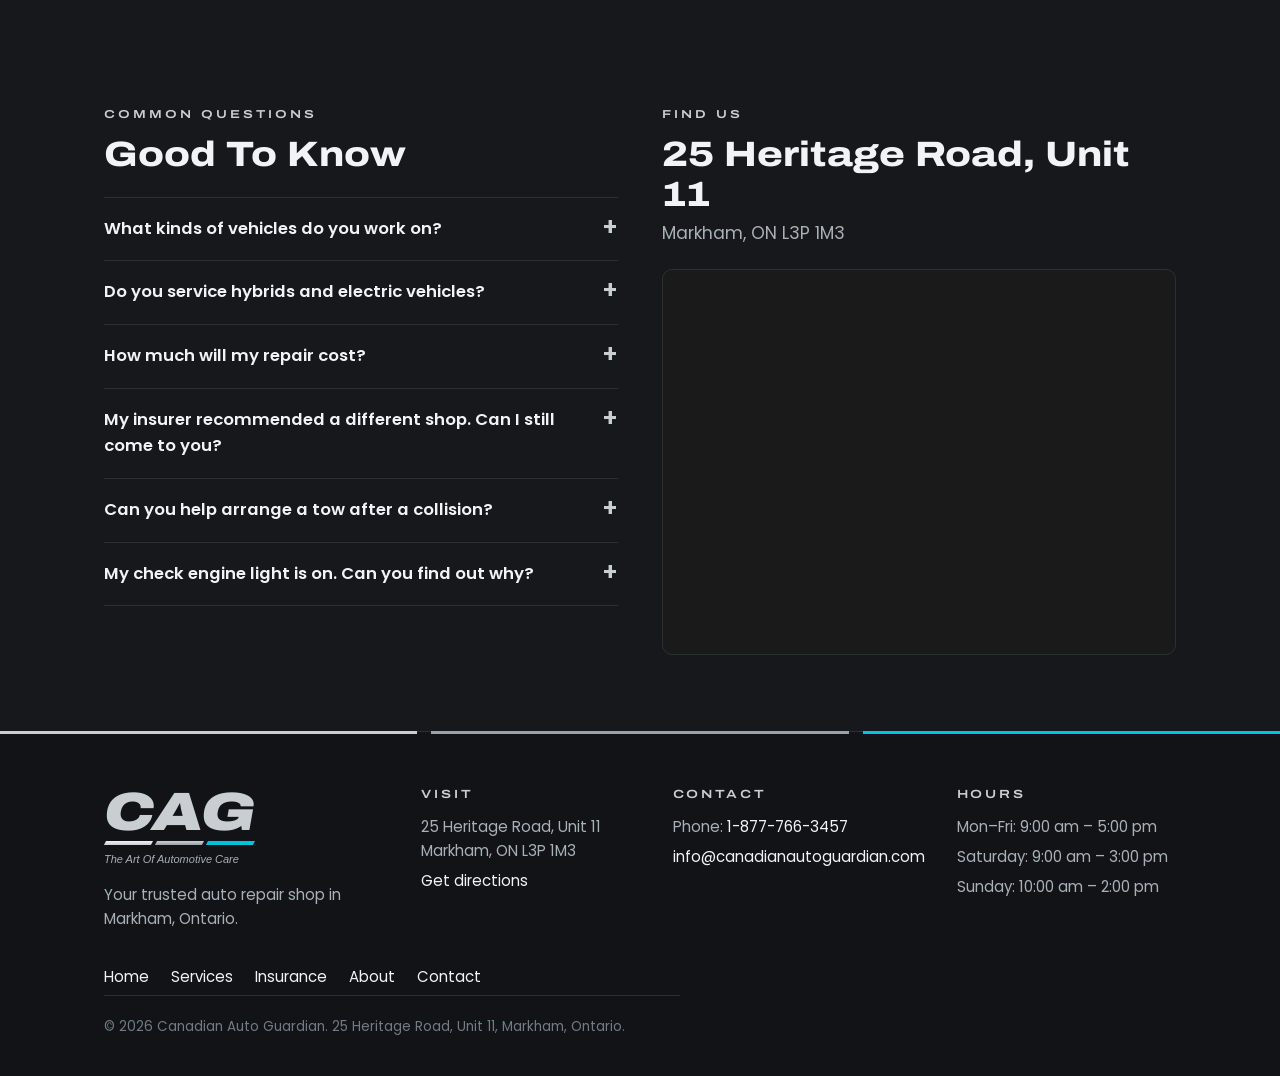
==== commit bb23f290: "Add files via upload" ====
--- a/index.html
+++ b/index.html
@@ -20,7 +20,7 @@
 <meta name="twitter:image" content="https://www.canadianautoguardian.com/og-image.png">
 <link rel="icon" href="/favicon.png" type="image/png">
 <link rel="apple-touch-icon" href="/apple-touch-icon.png">
-<link rel="stylesheet" href="/styles.css?v=20261112">
+<link rel="stylesheet" href="/styles.css?v=20261112b">
 <script type="application/ld+json">
 {
   "@context": "https://schema.org",
@@ -145,7 +145,7 @@
       <h1>Auto Repair In Markham, <span class="grad-text">Done Properly.</span></h1>
       <div class="hero-actions">
         <a href="/contact" class="btn btn-primary">Request an appointment</a>
-        <a href="tel:+18777663457" class="btn btn-outline">Call 1-877-766-3457</a>
+        <a href="tel:+18777663457" class="btn btn-silver">Call 1-877-766-3457</a>
       </div>
     </div>
     <aside class="visit-card">
--- a/styles.css
+++ b/styles.css
@@ -378,3 +378,7 @@
 /* Call and appointment buttons in the brand blue (aqua) */
 .btn-primary { background: var(--aqua); color: #0B1A1F; }
 .btn-primary:hover { background: #4FD6EC; }
+
+/* Call buttons: chrome silver with black text, next to the aqua appointment buttons */
+.btn-silver { background: var(--silver); color: #111316; }
+.btn-silver:hover { background: #F1F3F5; }
